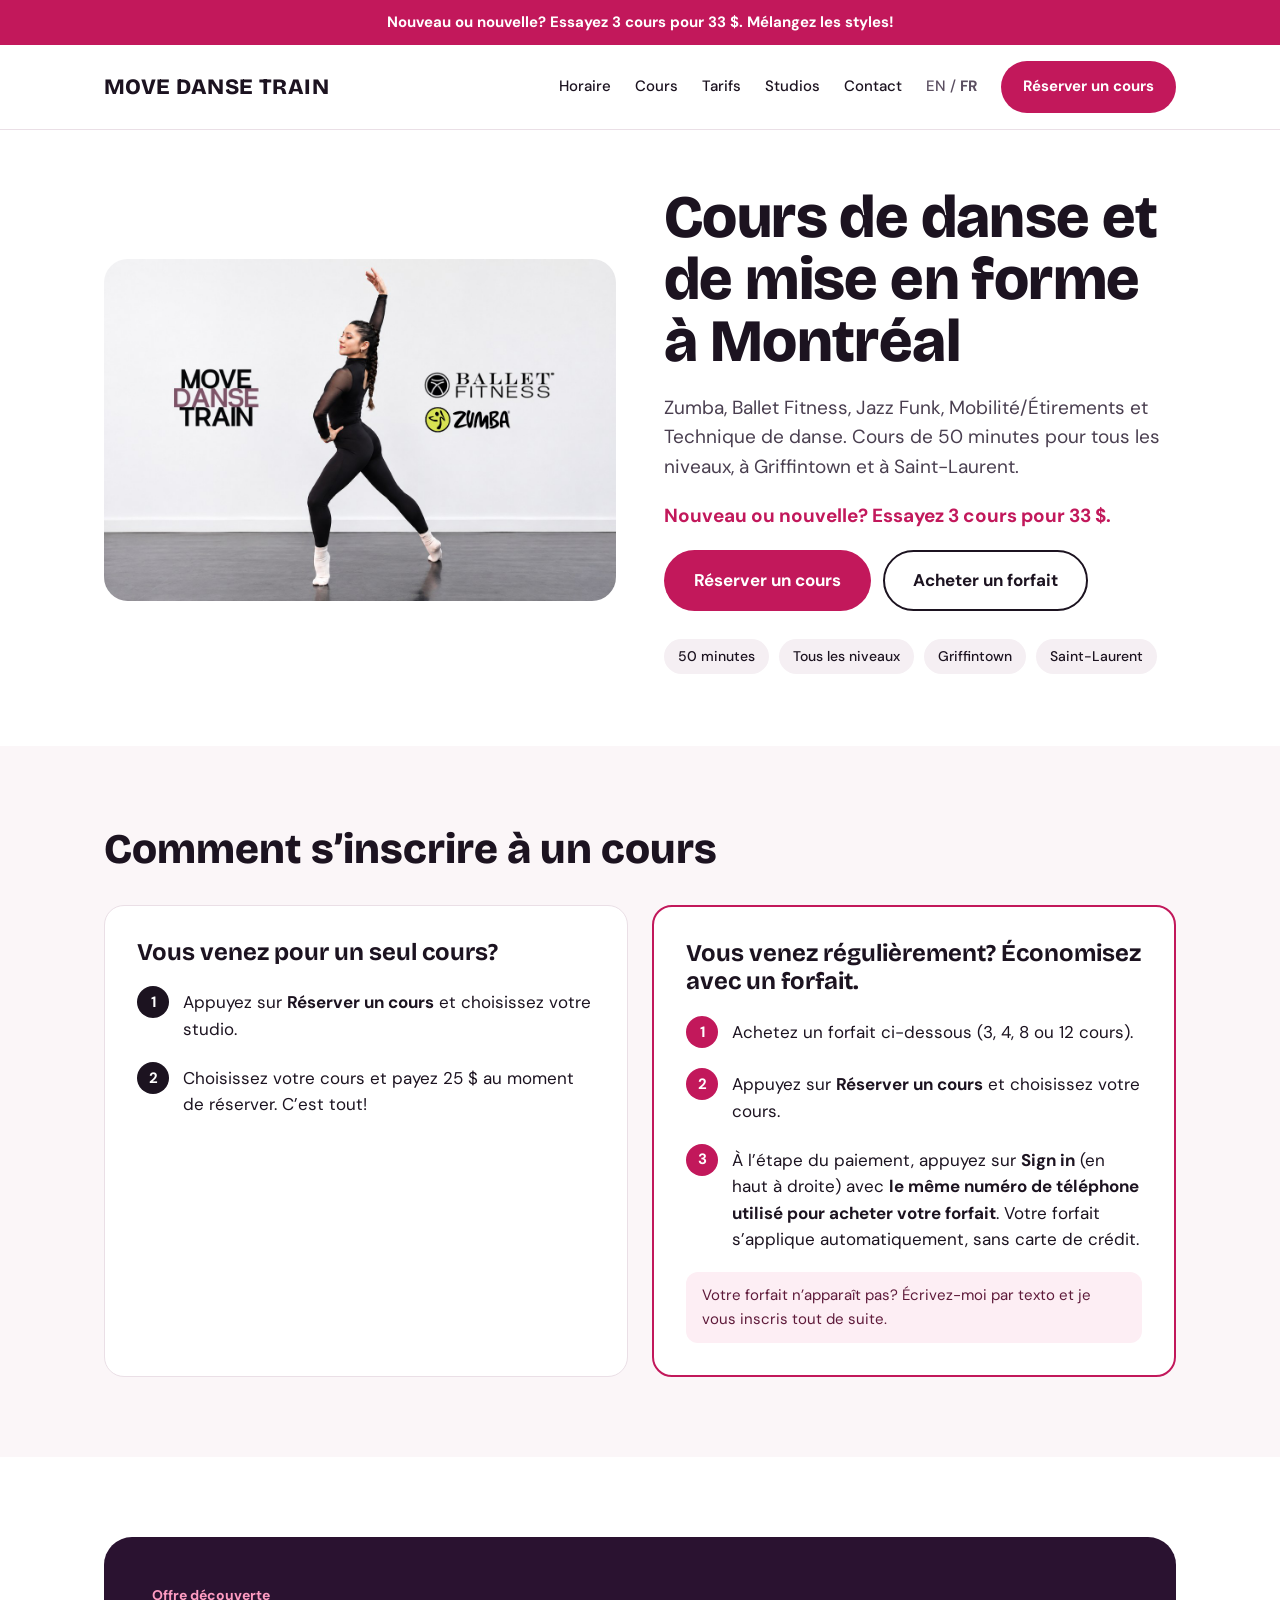
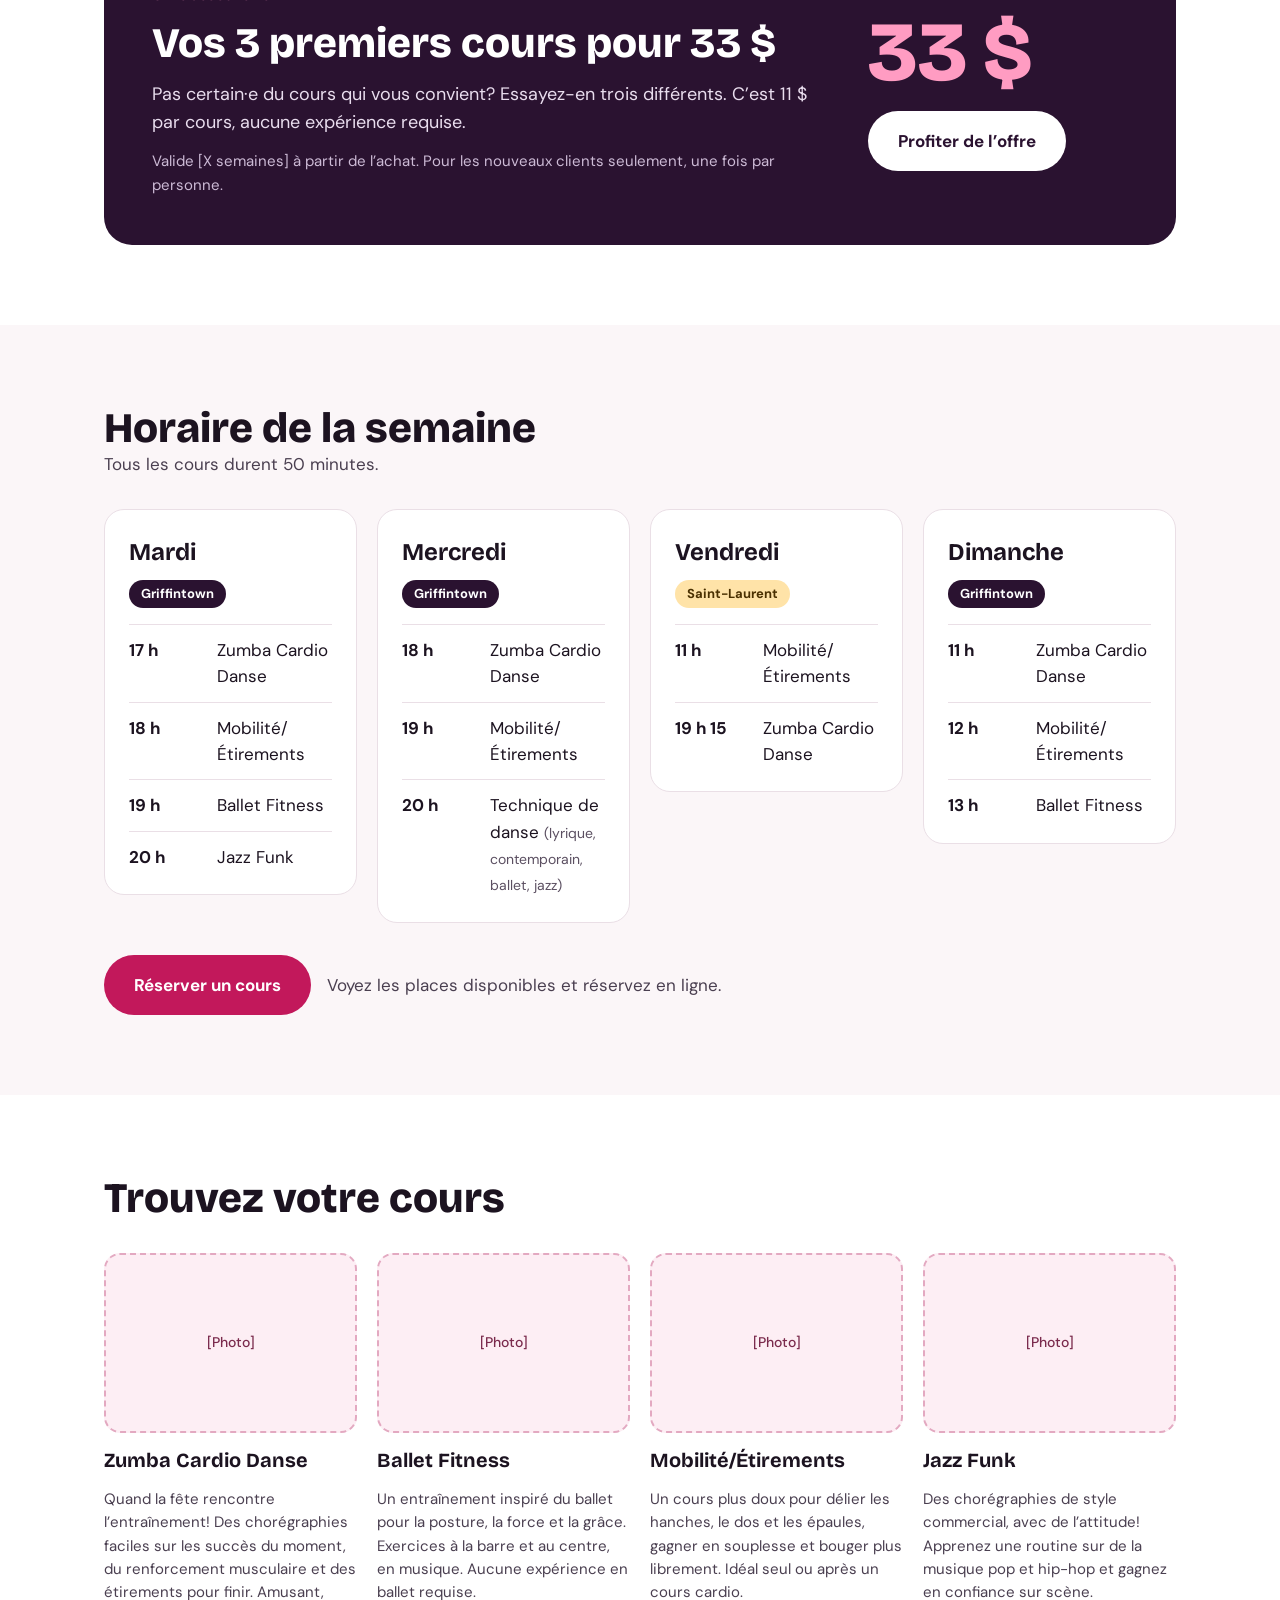
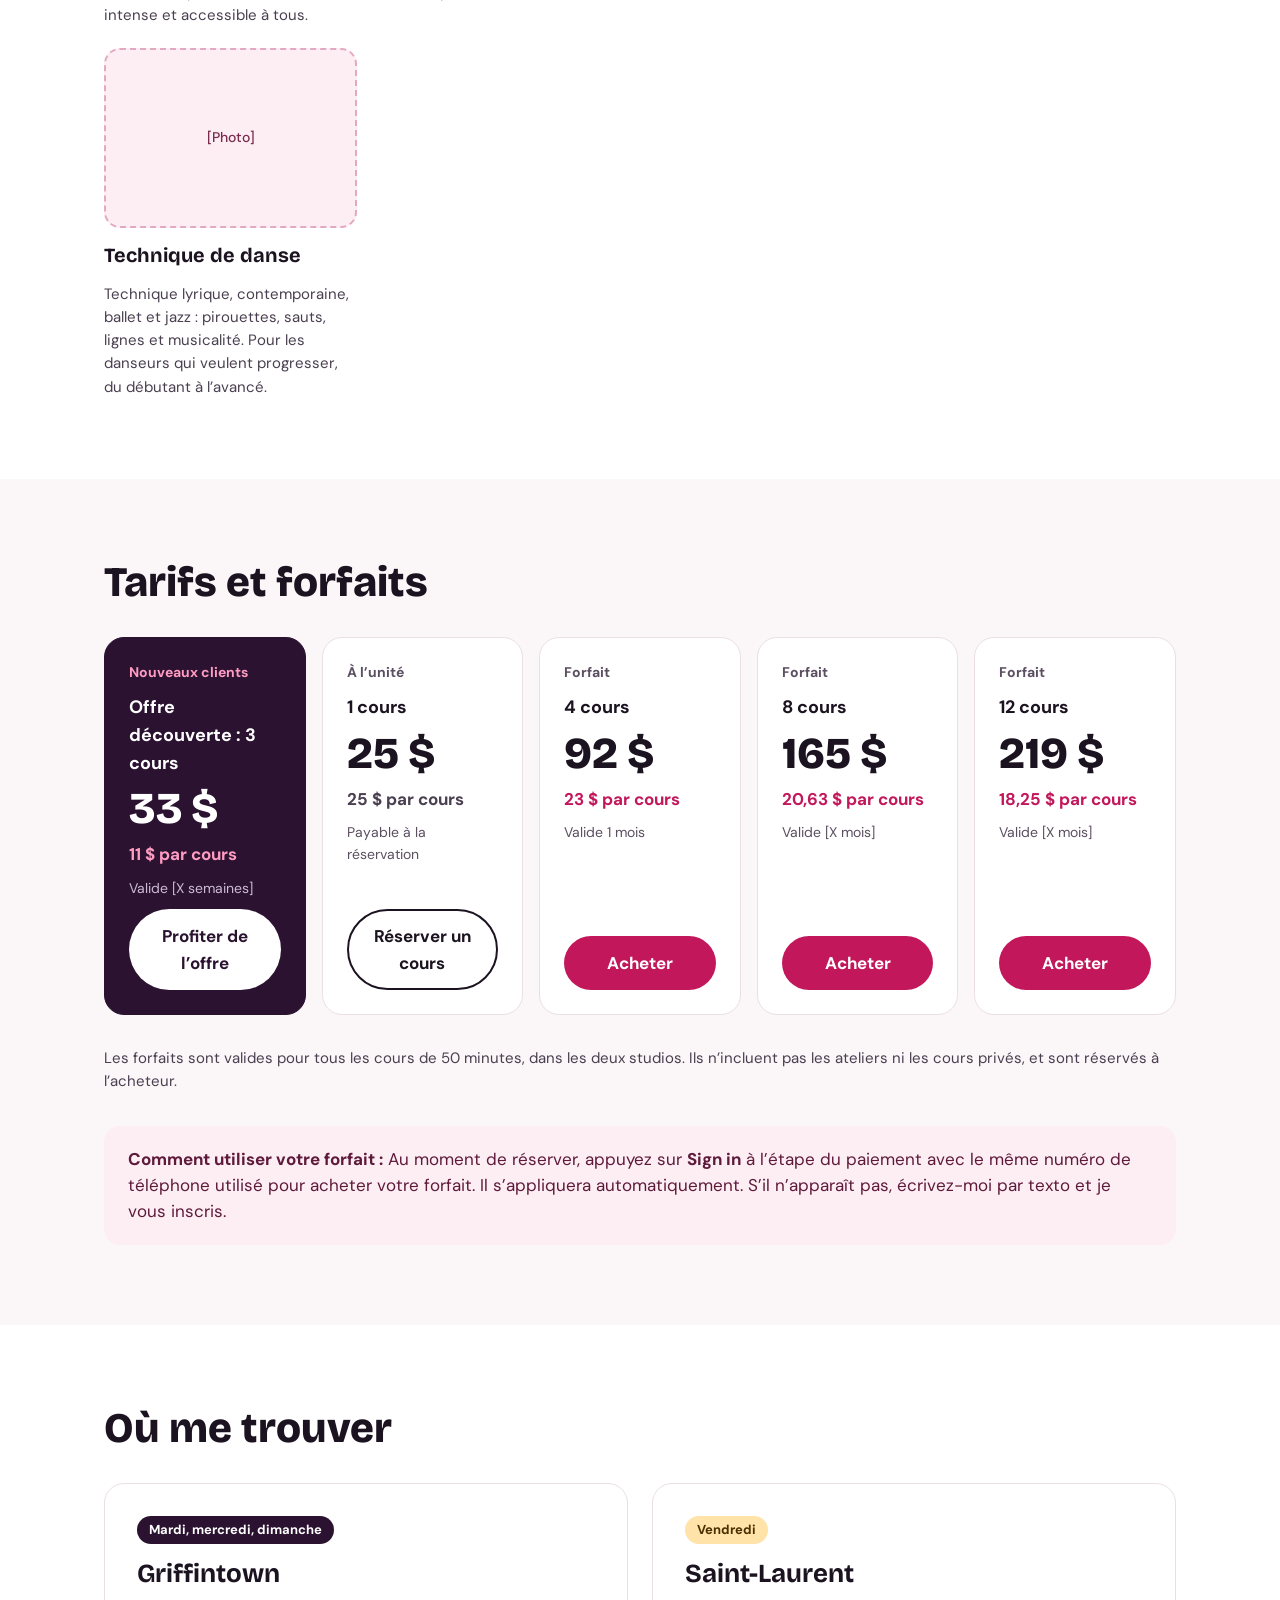
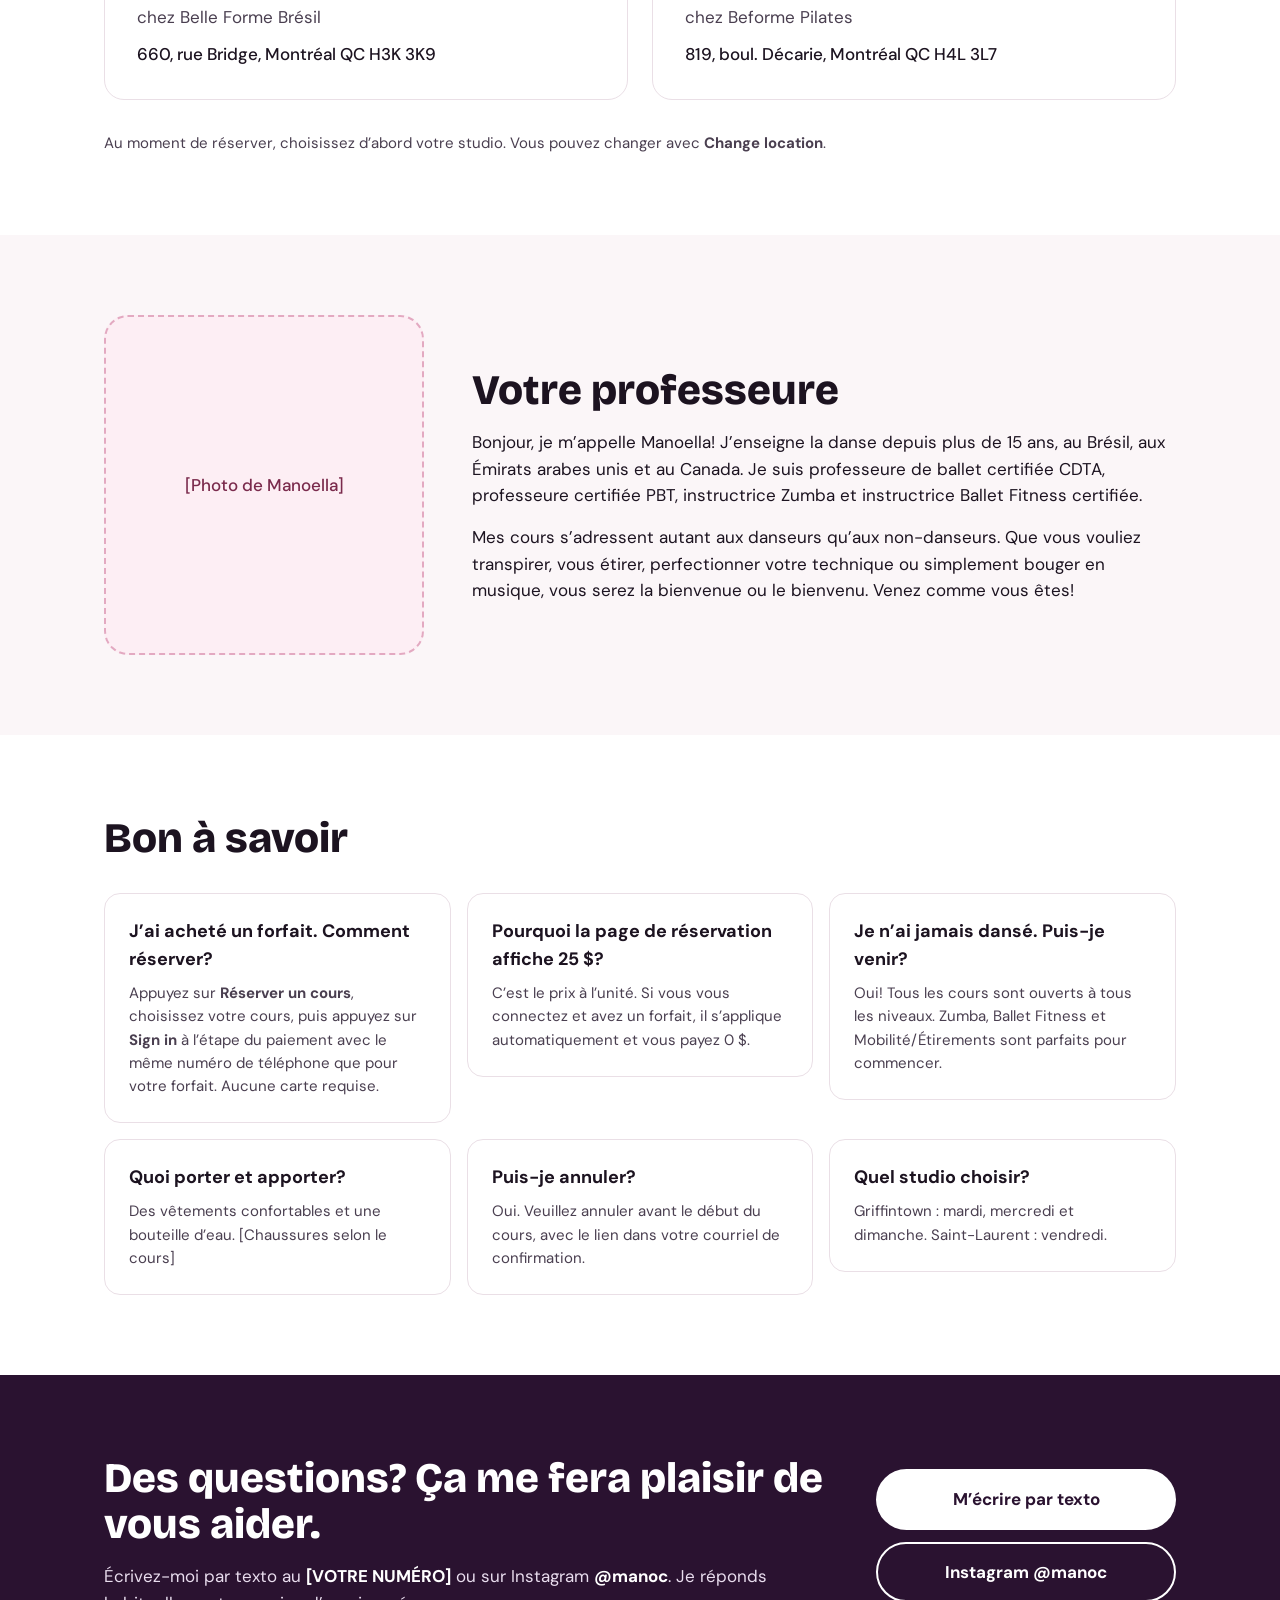
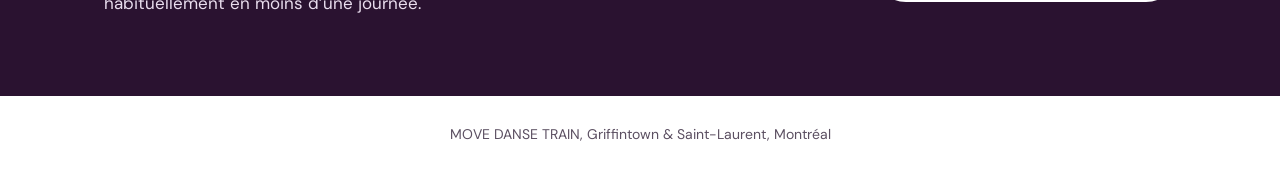
==== fr.html @ c220b68d "Move site files to the repository root" ====
<!doctype html>
<html lang="fr">
<head>
<meta charset="utf-8">
<meta name="viewport" content="width=device-width, initial-scale=1">
<title>MOVE DANSE TRAIN | Cours de danse et de mise en forme à Montréal</title>
<meta name="description" content="Zumba, Ballet Fitness, Jazz Funk, Mobilité/Étirements et Technique de danse à Griffintown et à Saint-Laurent. Cours de 50 minutes pour tous les niveaux. Nouveaux clients : 3 cours pour 33 $.">
<link rel="alternate" hreflang="en" href="index.html">
<link rel="preconnect" href="https://fonts.googleapis.com">
<link rel="preconnect" href="https://fonts.gstatic.com" crossorigin>
<link href="https://fonts.googleapis.com/css2?family=Bricolage+Grotesque:wght@700;800&amp;family=DM+Sans:wght@400;500;700&amp;display=swap" rel="stylesheet">
<link rel="stylesheet" href="styles.css">
<!--
  BEFORE PUBLISHING
  1. Search and replace BOOKING_LINK with the Square booking page address.
  2. Search and replace PASS_LINK with the Square page where passes are sold.
  3. Replace the text in [brackets] (pass validity, footwear, phone number).
  4. Swap each <div class="photo ..."> for a real image, for example:
     <img class="photo photo-hero" src="images/hero.jpg" alt="Manoella teaching a class">
-->
</head>
<body>

<div class="banner">Nouveau ou nouvelle? Essayez 3 cours pour 33 $. Mélangez les styles!</div>

<header class="site-header">
  <div class="wrap header-row">
    <a class="brand" href="#top">MOVE DANSE TRAIN</a>
    <nav class="nav" aria-label="Principal">
      <a href="#schedule">Horaire</a>
      <a href="#classes">Cours</a>
      <a href="#prices">Tarifs</a>
      <a href="#studios">Studios</a>
      <a href="#contact">Contact</a>
      <span class="lang"><a href="index.html" lang="en">EN</a> / <strong>FR</strong></span>
      <a class="btn btn-primary btn-small" href="https://manoella-cavalcanti.square.site/s/appointments">Réserver un cours</a>
    </nav>
  </div>
</header>

<main id="top">

  <section class="wrap hero">
    <img class="photo photo-hero hero-photo" src="images/hero.jpg" alt="Manoella prenant la pose dans un studio de danse, avec les logos MOVE DANSE TRAIN, Ballet Fitness et Zumba" width="1200" height="800">
    <div class="hero-text">
      <h1>Cours de danse et de mise en forme à Montréal</h1>
      <p class="lead">Zumba, Ballet Fitness, Jazz Funk, Mobilité/Étirements et Technique de danse. Cours de 50 minutes pour tous les niveaux, à Griffintown et à Saint-Laurent.</p>
      <p class="hero-offer">Nouveau ou nouvelle? Essayez 3 cours pour 33 $.</p>
      <div class="btn-row">
        <a class="btn btn-primary" href="https://manoella-cavalcanti.square.site/s/appointments">Réserver un cours</a>
        <a class="btn btn-outline" href="#prices">Acheter un forfait</a>
      </div>
      <ul class="chips">
        <li>50 minutes</li>
        <li>Tous les niveaux</li>
        <li>Griffintown</li>
        <li>Saint-Laurent</li>
      </ul>
    </div>
  </section>

  <section class="section section-wash">
    <div class="wrap stack">
      <h2>Comment s’inscrire à un cours</h2>
      <div class="paths">
        <div class="path">
          <h3 class="card-title">Vous venez pour un seul cours?</h3>
          <ol class="steps">
            <li>Appuyez sur <strong>Réserver un cours</strong> et choisissez votre studio.</li>
            <li>Choisissez votre cours et payez 25 $ au moment de réserver. C’est tout!</li>
          </ol>
        </div>
        <div class="path path-pass">
          <h3 class="card-title">Vous venez régulièrement? Économisez avec un forfait.</h3>
          <ol class="steps">
            <li>Achetez un forfait ci-dessous (3, 4, 8 ou 12 cours).</li>
            <li>Appuyez sur <strong>Réserver un cours</strong> et choisissez votre cours.</li>
            <li>À l’étape du paiement, appuyez sur <strong>Sign in</strong> (en haut à droite) avec <strong>le même numéro de téléphone utilisé pour acheter votre forfait</strong>. Votre forfait s’applique automatiquement, sans carte de crédit.</li>
          </ol>
          <p class="note">Votre forfait n’apparaît pas? Écrivez-moi par texto et je vous inscris tout de suite.</p>
        </div>
      </div>
    </div>
  </section>

  <section class="section">
    <div class="wrap">
      <div class="offer on-dark">
        <div class="offer-text">
          <span class="tag-label">Offre découverte</span>
          <h2>Vos 3 premiers cours pour 33 $</h2>
          <p class="lead">Pas certain·e du cours qui vous convient? Essayez-en trois différents. C’est 11 $ par cours, aucune expérience requise.</p>
          <p class="offer-terms">Valide [X semaines] à partir de l’achat. Pour les nouveaux clients seulement, une fois par personne.</p>
        </div>
        <div class="offer-side">
          <div class="offer-price">33 $</div>
          <a class="btn btn-light" href="PASS_LINK">Profiter de l’offre</a>
        </div>
      </div>
    </div>
  </section>

  <section id="schedule" class="section section-wash">
    <div class="wrap stack">
      <div>
        <h2>Horaire de la semaine</h2>
        <p class="lead">Tous les cours durent 50 minutes.</p>
      </div>
      <div class="days">
        <div class="day">
          <div class="day-head"><h3 class="day-name">Mardi</h3><span class="pill pill-griff">Griffintown</span></div>
          <ul class="slots">
            <li><span class="time">17 h</span><span>Zumba Cardio Danse</span></li>
            <li><span class="time">18 h</span><span>Mobilité/Étirements</span></li>
            <li><span class="time">19 h</span><span>Ballet Fitness</span></li>
            <li><span class="time">20 h</span><span>Jazz Funk</span></li>
          </ul>
        </div>
        <div class="day">
          <div class="day-head"><h3 class="day-name">Mercredi</h3><span class="pill pill-griff">Griffintown</span></div>
          <ul class="slots">
            <li><span class="time">18 h</span><span>Zumba Cardio Danse</span></li>
            <li><span class="time">19 h</span><span>Mobilité/Étirements</span></li>
            <li><span class="time">20 h</span><span>Technique de danse <small>(lyrique, contemporain, ballet, jazz)</small></span></li>
          </ul>
        </div>
        <div class="day">
          <div class="day-head"><h3 class="day-name">Vendredi</h3><span class="pill pill-stl">Saint-Laurent</span></div>
          <ul class="slots">
            <li><span class="time">11 h</span><span>Mobilité/Étirements</span></li>
            <li><span class="time">19 h 15</span><span>Zumba Cardio Danse</span></li>
          </ul>
        </div>
        <div class="day">
          <div class="day-head"><h3 class="day-name">Dimanche</h3><span class="pill pill-griff">Griffintown</span></div>
          <ul class="slots">
            <li><span class="time">11 h</span><span>Zumba Cardio Danse</span></li>
            <li><span class="time">12 h</span><span>Mobilité/Étirements</span></li>
            <li><span class="time">13 h</span><span>Ballet Fitness</span></li>
          </ul>
        </div>
      </div>
      <div class="cta-row">
        <a class="btn btn-primary" href="https://manoella-cavalcanti.square.site/s/appointments">Réserver un cours</a>
        <span class="lead">Voyez les places disponibles et réservez en ligne.</span>
      </div>
    </div>
  </section>

  <section id="classes" class="section">
    <div class="wrap stack">
      <h2>Trouvez votre cours</h2>
      <div class="classes">
        <div class="class"><div class="photo photo-card">[Photo]</div><h3>Zumba Cardio Danse</h3><p>Quand la fête rencontre l’entraînement! Des chorégraphies faciles sur les succès du moment, du renforcement musculaire et des étirements pour finir. Amusant, intense et accessible à tous.</p></div>
        <div class="class"><div class="photo photo-card">[Photo]</div><h3>Ballet Fitness</h3><p>Un entraînement inspiré du ballet pour la posture, la force et la grâce. Exercices à la barre et au centre, en musique. Aucune expérience en ballet requise.</p></div>
        <div class="class"><div class="photo photo-card">[Photo]</div><h3>Mobilité/Étirements</h3><p>Un cours plus doux pour délier les hanches, le dos et les épaules, gagner en souplesse et bouger plus librement. Idéal seul ou après un cours cardio.</p></div>
        <div class="class"><div class="photo photo-card">[Photo]</div><h3>Jazz Funk</h3><p>Des chorégraphies de style commercial, avec de l’attitude! Apprenez une routine sur de la musique pop et hip-hop et gagnez en confiance sur scène.</p></div>
        <div class="class"><div class="photo photo-card">[Photo]</div><h3>Technique de danse</h3><p>Technique lyrique, contemporaine, ballet et jazz : pirouettes, sauts, lignes et musicalité. Pour les danseurs qui veulent progresser, du débutant à l’avancé.</p></div>
      </div>
    </div>
  </section>

  <section id="prices" class="section section-wash">
    <div class="wrap stack">
      <h2>Tarifs et forfaits</h2>
      <div class="prices">
        <div class="price price-intro on-dark">
          <span class="price-kind">Nouveaux clients</span>
          <h3>Offre découverte : 3 cours</h3>
          <div class="price-amount">33 $</div>
          <div class="price-per">11 $ par cours</div>
          <div class="price-valid">Valide [X semaines]</div>
          <a class="btn btn-light btn-small btn-block" href="PASS_LINK">Profiter de l’offre</a>
        </div>
        <div class="price price-dropin">
          <span class="price-kind">À l’unité</span>
          <h3>1 cours</h3>
          <div class="price-amount">25 $</div>
          <div class="price-per">25 $ par cours</div>
          <div class="price-valid">Payable à la réservation</div>
          <a class="btn btn-outline btn-small btn-block" href="https://manoella-cavalcanti.square.site/s/appointments">Réserver un cours</a>
        </div>
        <div class="price">
          <span class="price-kind">Forfait</span>
          <h3>4 cours</h3>
          <div class="price-amount">92 $</div>
          <div class="price-per">23 $ par cours</div>
          <div class="price-valid">Valide 1 mois</div>
          <a class="btn btn-primary btn-small btn-block" href="PASS_LINK">Acheter</a>
        </div>
        <div class="price">
          <span class="price-kind">Forfait</span>
          <h3>8 cours</h3>
          <div class="price-amount">165 $</div>
          <div class="price-per">20,63 $ par cours</div>
          <div class="price-valid">Valide [X mois]</div>
          <a class="btn btn-primary btn-small btn-block" href="PASS_LINK">Acheter</a>
        </div>
        <div class="price">
          <span class="price-kind">Forfait</span>
          <h3>12 cours</h3>
          <div class="price-amount">219 $</div>
          <div class="price-per">18,25 $ par cours</div>
          <div class="price-valid">Valide [X mois]</div>
          <a class="btn btn-primary btn-small btn-block" href="PASS_LINK">Acheter</a>
        </div>
      </div>
      <p class="small">Les forfaits sont valides pour tous les cours de 50 minutes, dans les deux studios. Ils n’incluent pas les ateliers ni les cours privés, et sont réservés à l’acheteur.</p>
      <p class="note note-large"><strong>Comment utiliser votre forfait :</strong> Au moment de réserver, appuyez sur <strong>Sign in</strong> à l’étape du paiement avec le même numéro de téléphone utilisé pour acheter votre forfait. Il s’appliquera automatiquement. S’il n’apparaît pas, écrivez-moi par texto et je vous inscris.</p>
    </div>
  </section>

  <section id="studios" class="section">
    <div class="wrap stack">
      <h2>Où me trouver</h2>
      <div class="studios">
        <div class="studio">
          <span class="pill pill-griff">Mardi, mercredi, dimanche</span>
          <h3 class="studio-name">Griffintown</h3>
          <p class="lead">chez Belle Forme Brésil</p>
          <address>660, rue Bridge, Montréal QC H3K 3K9</address>
        </div>
        <div class="studio">
          <span class="pill pill-stl">Vendredi</span>
          <h3 class="studio-name">Saint-Laurent</h3>
          <p class="lead">chez Beforme Pilates</p>
          <address>819, boul. Décarie, Montréal QC H4L 3L7</address>
        </div>
      </div>
      <p class="small">Au moment de réserver, choisissez d’abord votre studio. Vous pouvez changer avec <strong>Change location</strong>.</p>
    </div>
  </section>

  <section class="section section-wash">
    <div class="wrap about">
      <div class="photo photo-about">[Photo de Manoella]</div>
      <div class="about-text">
        <h2>Votre professeure</h2>
        <p>Bonjour, je m’appelle Manoella! J’enseigne la danse depuis plus de 15 ans, au Brésil, aux Émirats arabes unis et au Canada. Je suis professeure de ballet certifiée CDTA, professeure certifiée PBT, instructrice Zumba et instructrice Ballet Fitness certifiée.</p>
        <p>Mes cours s’adressent autant aux danseurs qu’aux non-danseurs. Que vous vouliez transpirer, vous étirer, perfectionner votre technique ou simplement bouger en musique, vous serez la bienvenue ou le bienvenu. Venez comme vous êtes!</p>
      </div>
    </div>
  </section>

  <section class="section">
    <div class="wrap stack">
      <h2>Bon à savoir</h2>
      <div class="faq">
        <div class="faq-item"><h3>J’ai acheté un forfait. Comment réserver?</h3><p>Appuyez sur <strong>Réserver un cours</strong>, choisissez votre cours, puis appuyez sur <strong>Sign in</strong> à l’étape du paiement avec le même numéro de téléphone que pour votre forfait. Aucune carte requise.</p></div>
        <div class="faq-item"><h3>Pourquoi la page de réservation affiche 25 $?</h3><p>C’est le prix à l’unité. Si vous vous connectez et avez un forfait, il s’applique automatiquement et vous payez 0 $.</p></div>
        <div class="faq-item"><h3>Je n’ai jamais dansé. Puis-je venir?</h3><p>Oui! Tous les cours sont ouverts à tous les niveaux. Zumba, Ballet Fitness et Mobilité/Étirements sont parfaits pour commencer.</p></div>
        <div class="faq-item"><h3>Quoi porter et apporter?</h3><p>Des vêtements confortables et une bouteille d’eau. [Chaussures selon le cours]</p></div>
        <div class="faq-item"><h3>Puis-je annuler?</h3><p>Oui. Veuillez annuler avant le début du cours, avec le lien dans votre courriel de confirmation.</p></div>
        <div class="faq-item"><h3>Quel studio choisir?</h3><p>Griffintown : mardi, mercredi et dimanche. Saint-Laurent : vendredi.</p></div>
      </div>
    </div>
  </section>

  <section id="contact" class="section contact on-dark">
    <div class="wrap contact-row">
      <div class="contact-text">
        <h2>Des questions? Ça me fera plaisir de vous aider.</h2>
        <p>Écrivez-moi par texto au <strong>[VOTRE NUMÉRO]</strong> ou sur Instagram <strong>@manoc</strong>. Je réponds habituellement en moins d’une journée.</p>
      </div>
      <div class="contact-actions">
        <!-- Replace 15145550000 with the real number, digits only -->
        <a class="btn btn-light" href="sms:+15145550000">M’écrire par texto</a>
        <a class="btn btn-ghost" href="https://www.instagram.com/manoc/">Instagram @manoc</a>
      </div>
    </div>
  </section>

</main>

<footer class="site-footer">MOVE DANSE TRAIN, Griffintown &amp; Saint-Laurent, Montréal</footer>

</body>
</html>
---- styles.css ----
/* MOVE DANSE TRAIN - homepage styles
   Colours and fonts are set once here; change them in :root to restyle the whole site. */
:root {
  --ink: #1C1320;
  --body: #4A3F50;
  --muted: #5B4F61;
  --pink: #C2185B;
  --pink-dark: #9E1349;
  --pink-tint: #FDEEF4;
  --pink-tint-text: #5E1A3A;
  --plum: #2A1230;
  --plum-soft: #E9DDEE;
  --plum-accent: #FF9CC2;
  --amber: #FFE3A8;
  --amber-text: #4A3000;
  --line: #EADFE6;
  --wash: #FBF6F8;
  --white: #FFFFFF;
  --display: "Bricolage Grotesque", system-ui, sans-serif;
  --text: "DM Sans", system-ui, -apple-system, "Segoe UI", sans-serif;
}

* { box-sizing: border-box; }
html { scroll-behavior: smooth; scroll-padding-top: 16px; }
body { margin: 0; font-family: var(--text); font-size: 17px; line-height: 1.55; color: var(--ink); background: var(--white); }
img { max-width: 100%; display: block; }
h1, h2, h3, p { margin: 0; }
h1, h2, .card-title, .day-name, .studio-name { font-family: var(--display); }
h1 { font-weight: 800; font-size: clamp(38px, 5vw, 60px); line-height: 1.04; letter-spacing: -0.01em; }
h2 { font-weight: 800; font-size: clamp(30px, 3.6vw, 42px); line-height: 1.1; }
a { color: var(--pink); }
a:hover { color: var(--pink-dark); }
a:focus-visible, button:focus-visible { outline: 3px solid var(--ink); outline-offset: 3px; }
.on-dark a:focus-visible { outline-color: var(--white); }

.wrap { max-width: 1120px; margin: 0 auto; padding-left: 24px; padding-right: 24px; }
.section { padding-top: 80px; padding-bottom: 80px; }
.section-wash { background: var(--wash); }
.stack { display: flex; flex-direction: column; gap: 32px; }
.lead { color: var(--body); }
.small { font-size: 15px; color: var(--body); }

/* Buttons */
.btn { display: inline-block; text-decoration: none; font-weight: 700; padding: 15px 28px; border-radius: 999px; text-align: center; border: 2px solid transparent; }
.btn-primary { background: var(--pink); color: var(--white); }
.btn-primary:hover { background: var(--pink-dark); color: var(--white); }
.btn-outline { background: var(--white); color: var(--ink); border-color: var(--ink); }
.btn-outline:hover { background: var(--ink); color: var(--white); }
.btn-light { background: var(--white); color: var(--plum); }
.btn-light:hover { background: var(--plum-soft); color: var(--plum); }
.btn-small { padding: 12px 20px; }
.btn-block { display: block; }

/* Banner and header */
.banner { background: var(--pink); color: var(--white); text-align: center; padding: 11px 24px; font-weight: 700; font-size: 15px; }
.site-header { border-bottom: 1px solid var(--line); }
.header-row { display: flex; flex-wrap: wrap; align-items: center; justify-content: space-between; gap: 16px; padding-top: 16px; padding-bottom: 16px; }
.brand { font-family: var(--display); font-weight: 800; font-size: 22px; letter-spacing: 0.02em; color: var(--ink); text-decoration: none; }
.nav { display: flex; flex-wrap: wrap; align-items: center; gap: 12px 24px; font-size: 15px; font-weight: 500; }
.nav a { color: var(--ink); text-decoration: none; }
.nav a:hover { color: var(--pink); }
.nav .btn { color: var(--white); }
.lang { color: var(--muted); }
.lang a { color: var(--muted); }

/* Hero */
.hero { display: flex; flex-wrap: wrap; align-items: center; gap: 48px; padding-top: 56px; padding-bottom: 72px; }
.hero-photo, .hero-text { flex: 1 1 320px; }
.hero-text { display: flex; flex-direction: column; gap: 20px; }
.hero-text .lead { font-size: 19px; }
.hero-offer { font-weight: 700; font-size: 19px; color: var(--pink); }
.btn-row { display: flex; flex-wrap: wrap; gap: 12px; }
.chips { display: flex; flex-wrap: wrap; gap: 10px; padding: 0; margin: 8px 0 0; list-style: none; font-size: 14px; font-weight: 500; }
.chips li { background: #F5EFF3; padding: 7px 14px; border-radius: 999px; }

/* Photo placeholders: replace each <div class="photo ..."> with an <img> */
.photo { background: var(--pink-tint); border: 2px dashed #E3A9C1; border-radius: 24px; display: flex; align-items: center; justify-content: center; color: #7A2A4C; font-weight: 500; text-align: center; padding: 24px; }
.photo-hero { min-height: 440px; }
.photo-card { height: 180px; border-radius: 16px; font-size: 14px; }
.photo-about { flex: 0 1 320px; height: 340px; }
img.photo { padding: 0; border: none; object-fit: cover; width: 100%; }
img.photo-hero { min-width: 0; min-height: 0; height: auto; align-self: center; } /* show the whole photo, logos included */

/* How it works */
.paths { display: flex; flex-wrap: wrap; gap: 24px; }
.path { flex: 1 1 300px; background: var(--white); border: 1px solid var(--line); border-radius: 20px; padding: 32px; display: flex; flex-direction: column; gap: 20px; }
.path-pass { border: 2px solid var(--pink); }
.card-title { font-weight: 700; font-size: 24px; line-height: 1.2; }
.steps { list-style: none; counter-reset: step; padding: 0; margin: 0; display: flex; flex-direction: column; gap: 20px; }
.steps li { counter-increment: step; position: relative; padding-left: 46px; min-height: 32px; padding-top: 3px; }
.steps li::before { content: counter(step); position: absolute; left: 0; top: 0; width: 32px; height: 32px; border-radius: 50%; background: var(--ink); color: var(--white); font-weight: 700; font-size: 15px; display: flex; align-items: center; justify-content: center; }
.path-pass .steps li::before { background: var(--pink); }
.note { background: var(--pink-tint); color: var(--pink-tint-text); border-radius: 12px; padding: 12px 16px; font-size: 15px; }
.note-large { border-radius: 16px; padding: 20px 24px; font-size: 17px; }

/* Intro offer */
.offer { background: var(--plum); color: var(--white); border-radius: 28px; padding: 48px; display: flex; flex-wrap: wrap; align-items: center; gap: 40px; }
.offer-text { flex: 1 1 320px; display: flex; flex-direction: column; gap: 14px; }
.offer-text .lead { color: var(--plum-soft); font-size: 18px; }
.offer-terms { color: #CDBBD6; font-size: 15px; }
.offer-side { flex: 0 1 260px; display: flex; flex-direction: column; align-items: flex-start; gap: 16px; }
.offer-price { font-family: var(--display); font-weight: 800; font-size: 84px; line-height: 1; color: var(--plum-accent); }
.tag-label { font-size: 14px; font-weight: 700; color: var(--plum-accent); }

/* Schedule */
.days { display: grid; grid-template-columns: repeat(auto-fit, minmax(240px, 1fr)); gap: 20px; align-items: start; }
.day { background: var(--white); border: 1px solid var(--line); border-radius: 20px; padding: 24px; display: flex; flex-direction: column; gap: 16px; }
.day-head { display: flex; flex-direction: column; align-items: flex-start; gap: 8px; }
.day-name { font-weight: 700; font-size: 24px; }
.pill { font-size: 13px; font-weight: 700; padding: 4px 12px; border-radius: 999px; }
.pill-griff { background: var(--plum); color: var(--white); }
.pill-stl { background: var(--amber); color: var(--amber-text); }
.slots { list-style: none; padding: 0; margin: 0; }
.slots li { display: flex; gap: 12px; border-top: 1px solid var(--line); padding: 12px 0; }
.slots li:last-child { padding-bottom: 0; }
.slots time, .slots .time { flex: none; width: 76px; font-weight: 700; }
.slots small { color: var(--muted); font-size: 14px; }
.cta-row { display: flex; flex-wrap: wrap; align-items: center; gap: 16px; }

/* Classes */
.classes { display: grid; grid-template-columns: repeat(auto-fit, minmax(200px, 1fr)); gap: 20px; align-items: start; }
.class { display: flex; flex-direction: column; gap: 12px; }
.class h3 { font-family: var(--display); font-weight: 700; font-size: 20px; }
.class p { font-size: 15px; color: var(--body); }

/* Prices */
.prices { display: grid; grid-template-columns: repeat(auto-fit, minmax(190px, 1fr)); gap: 16px; }
.price { background: var(--white); border: 1px solid var(--line); border-radius: 20px; padding: 24px; display: flex; flex-direction: column; gap: 10px; }
.price h3 { font-size: 18px; font-weight: 700; }
.price-kind { font-size: 14px; font-weight: 700; color: var(--muted); }
.price-amount { font-family: var(--display); font-weight: 800; font-size: 44px; line-height: 1; }
.price-per { font-weight: 700; color: var(--pink); }
.price-valid { font-size: 14px; color: var(--muted); flex-grow: 1; }
.price-intro { background: var(--plum); color: var(--white); border-color: var(--plum); }
.price-intro .price-kind, .price-intro .price-per { color: var(--plum-accent); }
.price-intro .price-valid { color: #CDBBD6; }
.price-dropin .price-per { color: var(--body); }

/* Studios */
.studios { display: flex; flex-wrap: wrap; gap: 24px; }
.studio { flex: 1 1 300px; border: 1px solid var(--line); border-radius: 20px; padding: 32px; display: flex; flex-direction: column; align-items: flex-start; gap: 10px; }
.studio-name { font-weight: 700; font-size: 26px; }
.studio address { font-style: normal; font-weight: 500; }

/* About */
.about { display: flex; flex-wrap: wrap; align-items: center; gap: 48px; }
.about-text { flex: 1 1 320px; display: flex; flex-direction: column; gap: 16px; }

/* FAQ */
.faq { display: grid; grid-template-columns: repeat(auto-fit, minmax(300px, 1fr)); gap: 16px; align-items: start; }
.faq-item { border: 1px solid var(--line); border-radius: 16px; padding: 24px; display: flex; flex-direction: column; gap: 8px; }
.faq-item h3 { font-size: 18px; font-weight: 700; }
.faq-item p { font-size: 15px; color: var(--body); }

/* Contact and footer */
.contact { background: var(--plum); color: var(--white); }
.contact-row { display: flex; flex-wrap: wrap; align-items: center; gap: 32px 48px; }
.contact-text { flex: 1 1 320px; display: flex; flex-direction: column; gap: 16px; }
.contact-text p { color: var(--plum-soft); }
.contact-text strong { color: var(--white); }
.contact-actions { flex: 0 1 300px; display: flex; flex-direction: column; gap: 12px; }
.btn-ghost { background: transparent; color: var(--white); border-color: var(--white); }
.btn-ghost:hover { background: var(--white); color: var(--plum); }
.site-footer { padding: 28px 24px; text-align: center; font-size: 14px; color: var(--muted); }

@media (max-width: 600px) {
  .section { padding-top: 56px; padding-bottom: 56px; }
  .offer { padding: 32px 24px; }
  .path, .studio { padding: 24px; }
  .photo-hero { min-height: 300px; }
  .offer-price { font-size: 64px; }
}
@media (prefers-reduced-motion: reduce) { html { scroll-behavior: auto; } }
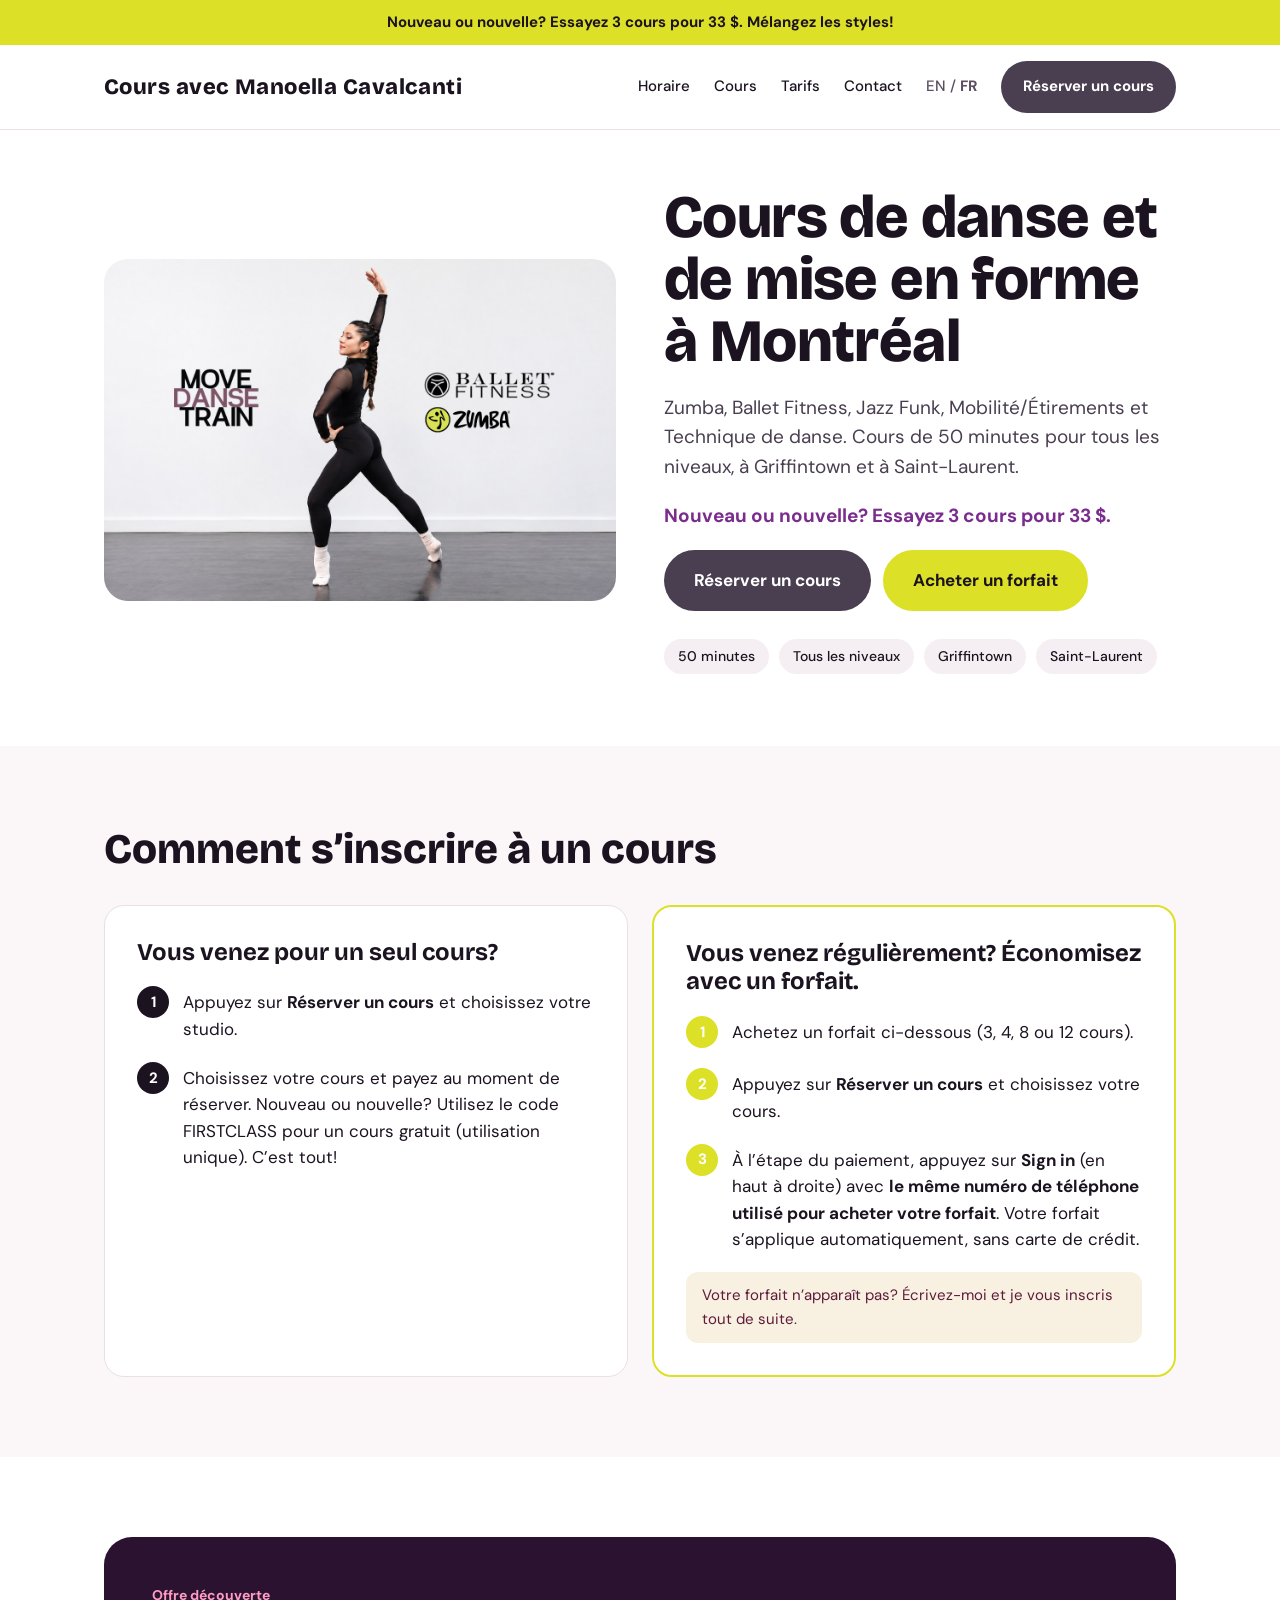
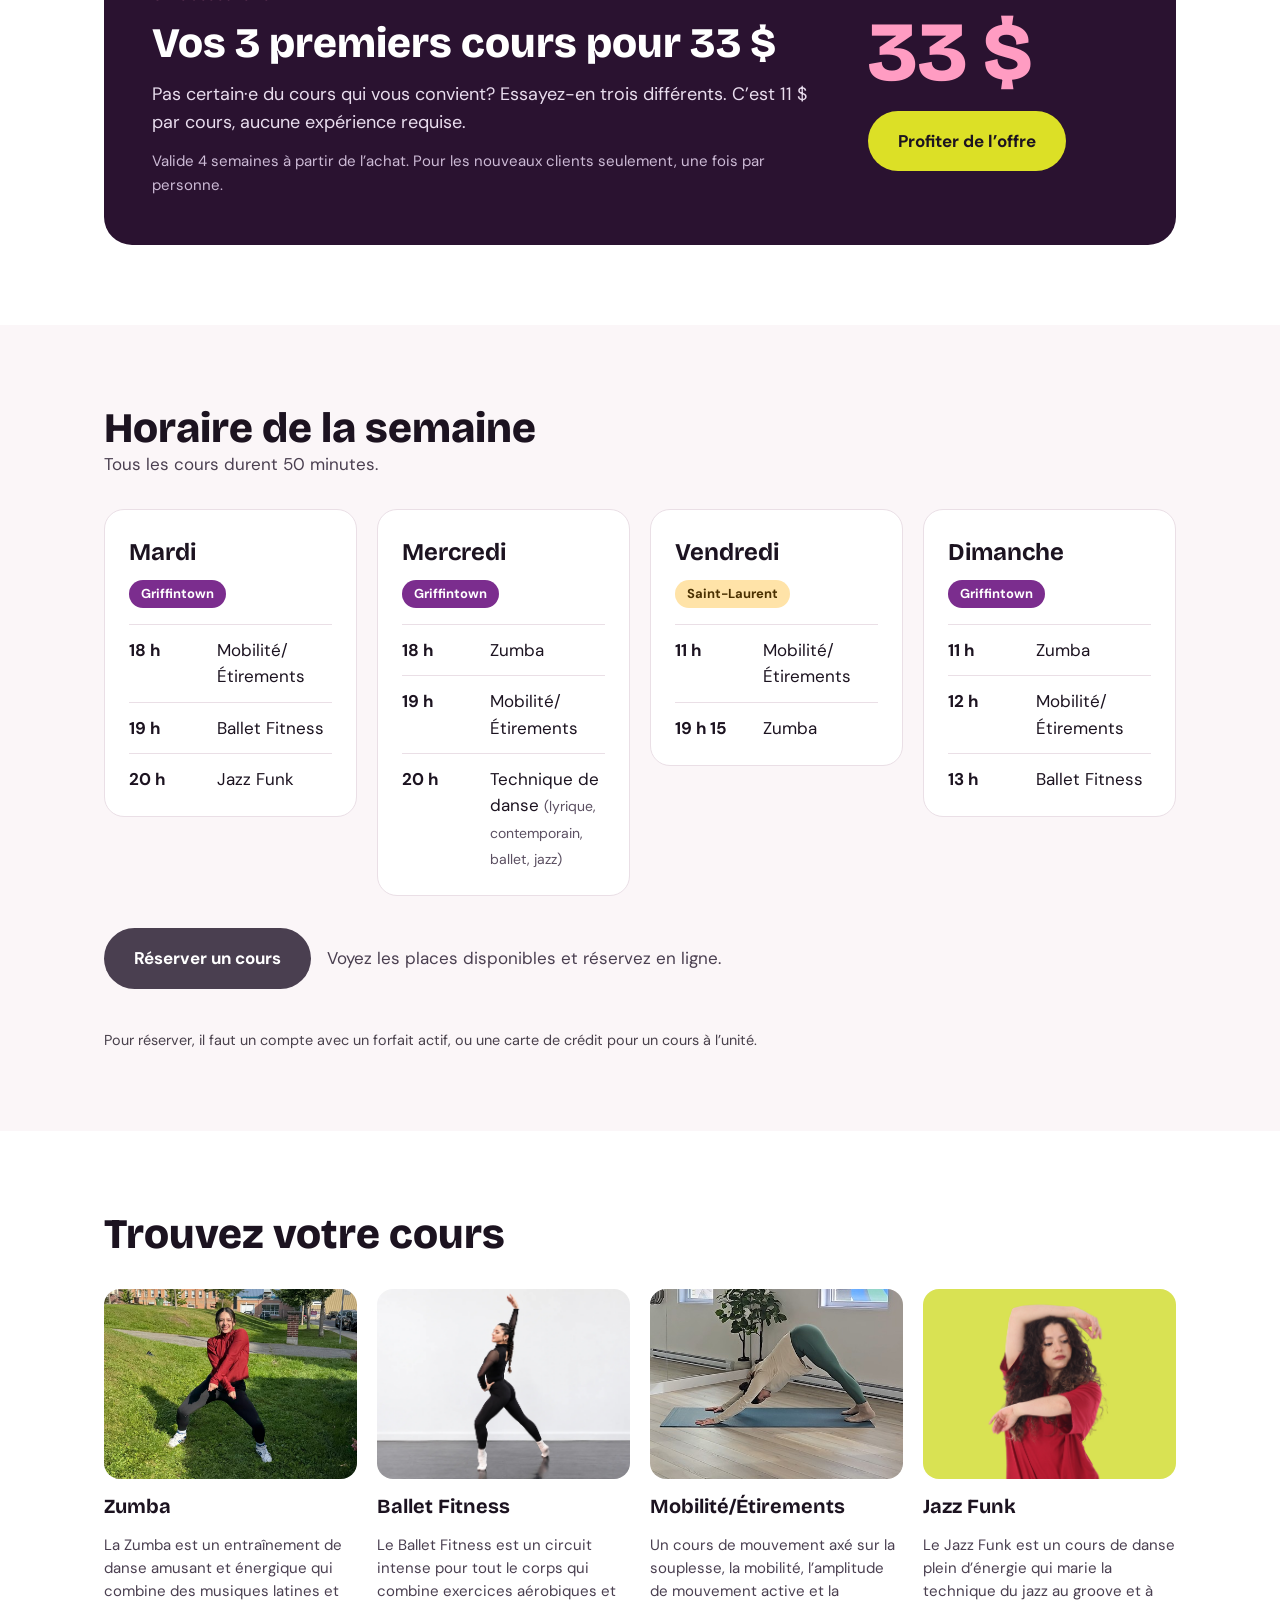
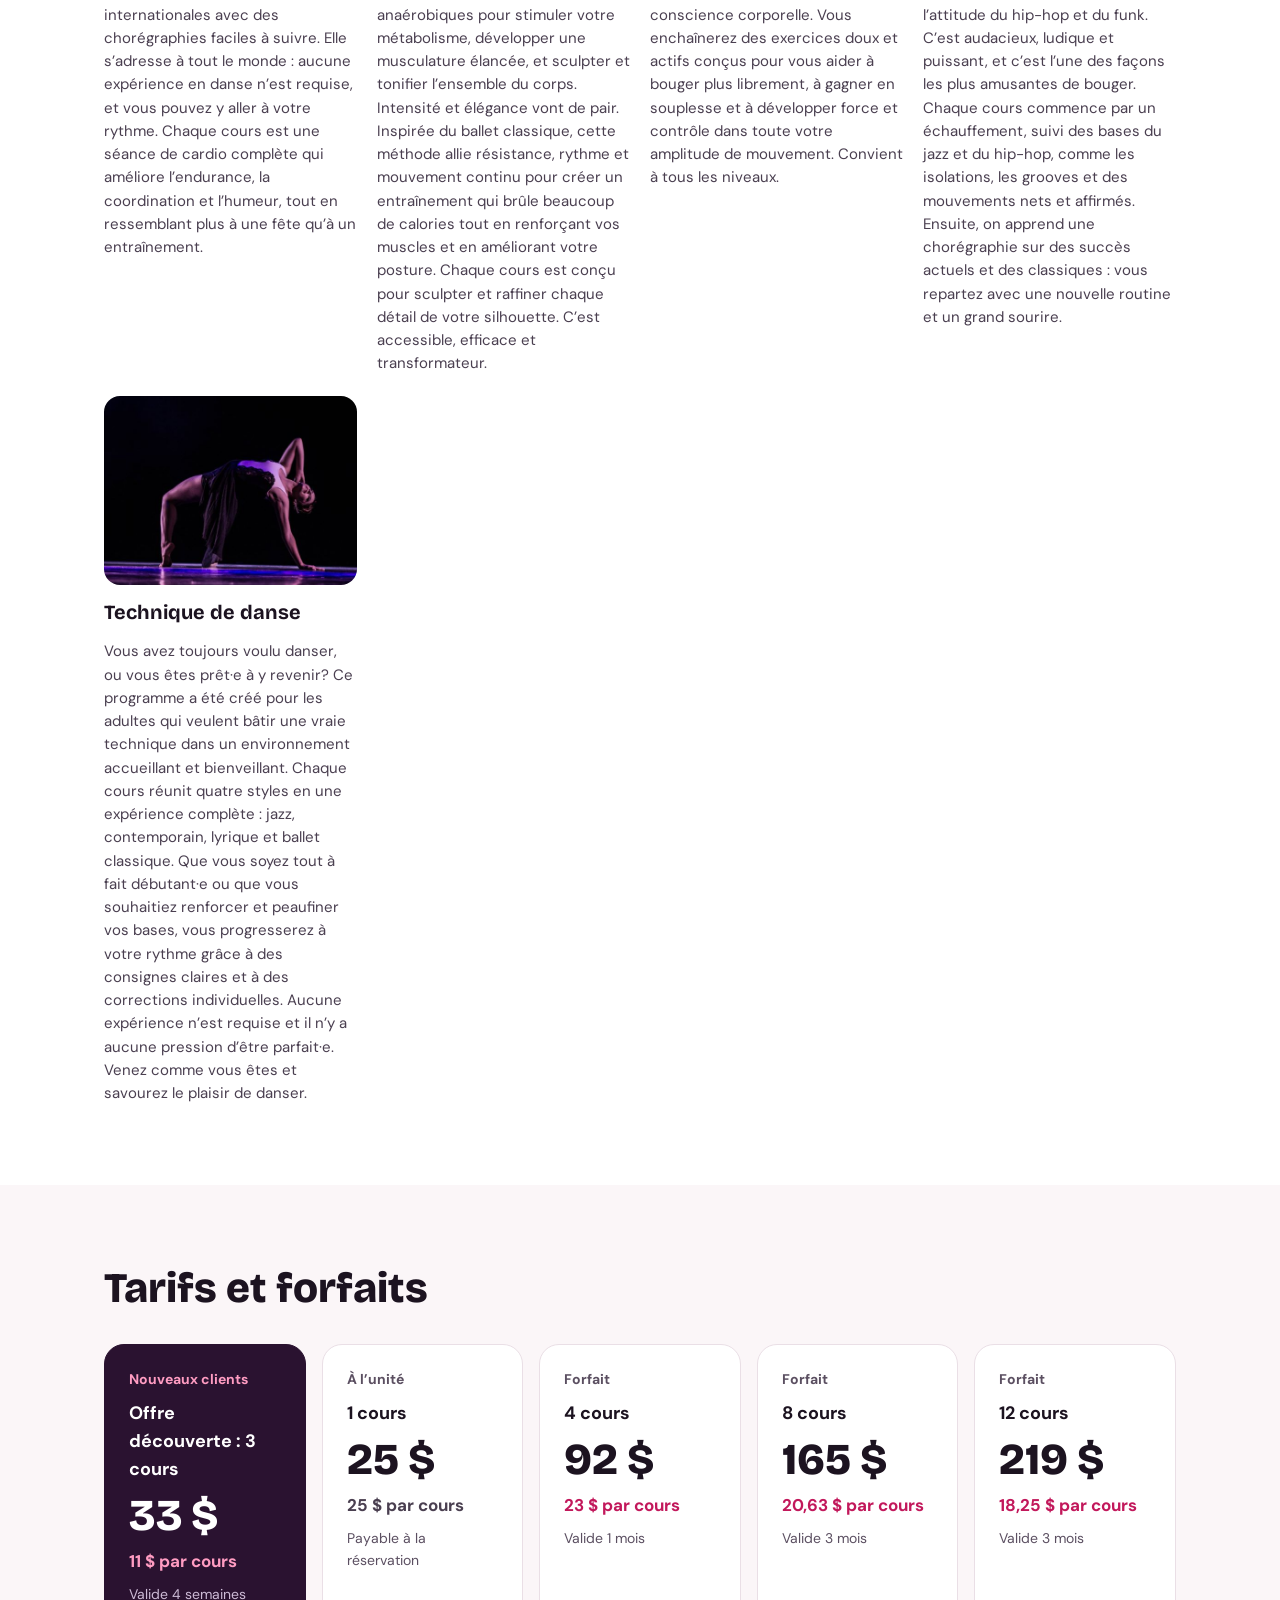
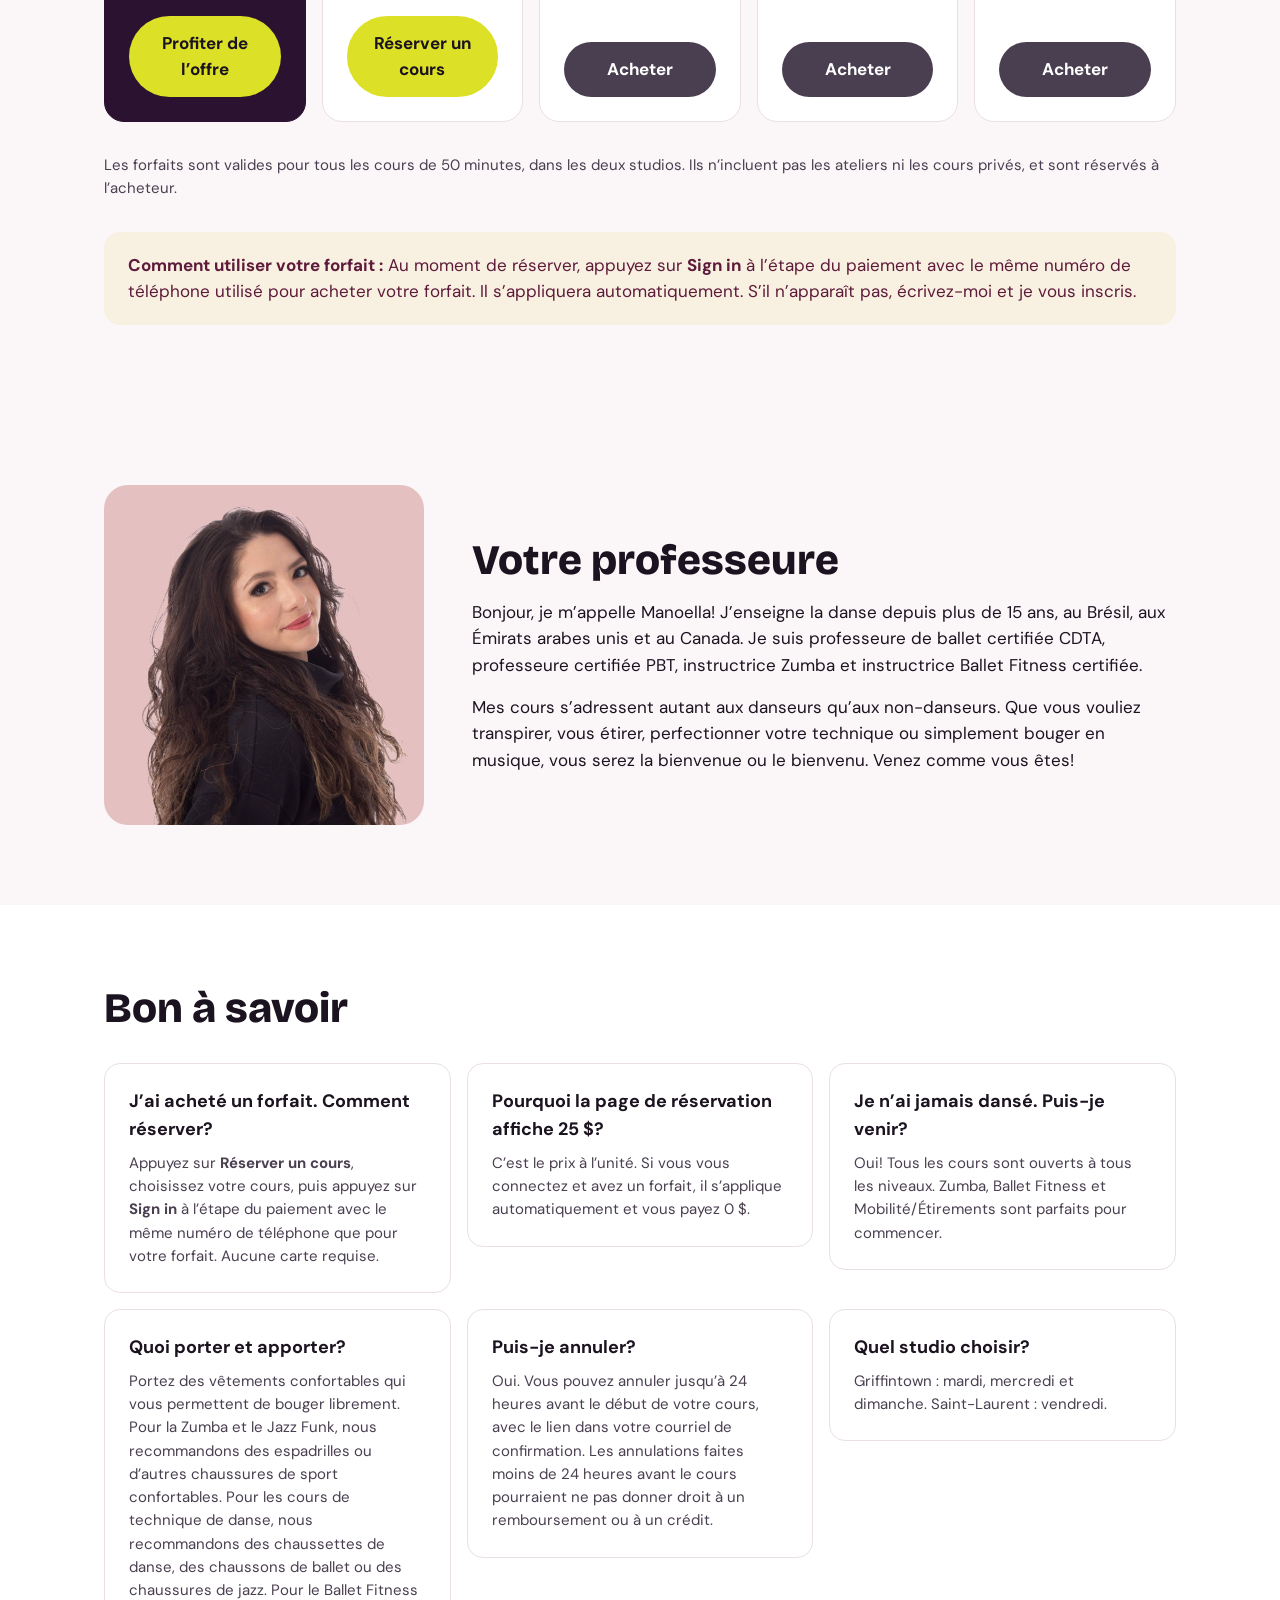
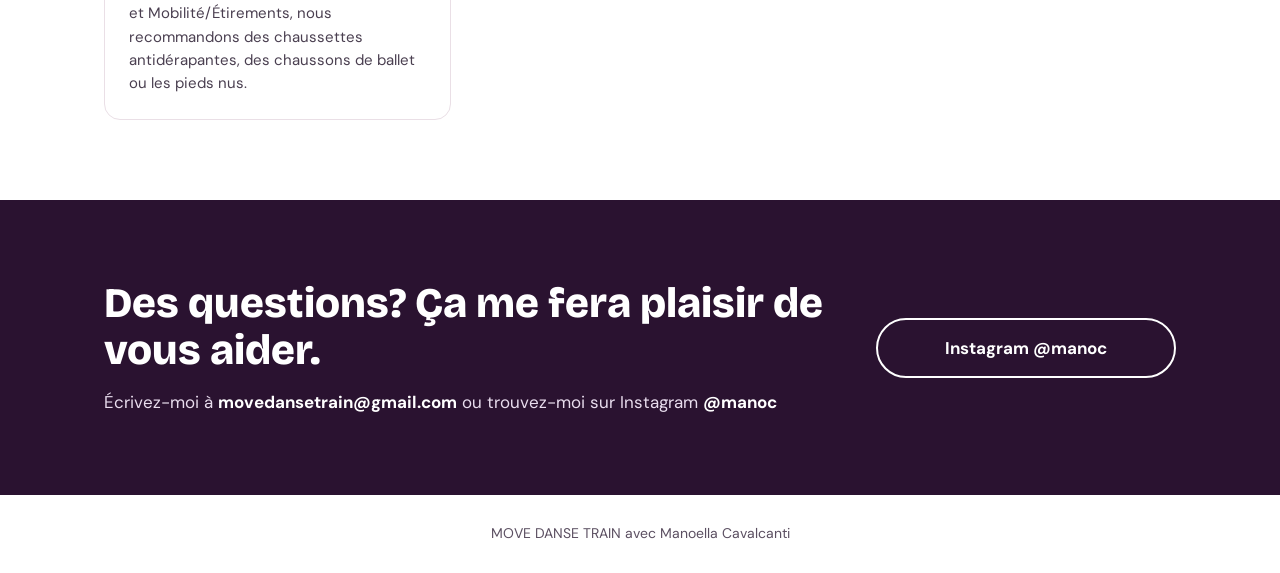
==== commit 18cf0380: "Major updates adding links and photos, colors adjusted too" ====
--- a/fr.html
+++ b/fr.html
@@ -10,14 +10,6 @@
 <link rel="preconnect" href="https://fonts.gstatic.com" crossorigin>
 <link href="https://fonts.googleapis.com/css2?family=Bricolage+Grotesque:wght@700;800&amp;family=DM+Sans:wght@400;500;700&amp;display=swap" rel="stylesheet">
 <link rel="stylesheet" href="styles.css">
-<!--
-  BEFORE PUBLISHING
-  1. Search and replace BOOKING_LINK with the Square booking page address.
-  2. Search and replace PASS_LINK with the Square page where passes are sold.
-  3. Replace the text in [brackets] (pass validity, footwear, phone number).
-  4. Swap each <div class="photo ..."> for a real image, for example:
-     <img class="photo photo-hero" src="images/hero.jpg" alt="Manoella teaching a class">
--->
 </head>
 <body>
 
@@ -25,12 +17,11 @@
 
 <header class="site-header">
   <div class="wrap header-row">
-    <a class="brand" href="#top">MOVE DANSE TRAIN</a>
+    <a class="brand" href="#top">Cours avec Manoella Cavalcanti</a>
     <nav class="nav" aria-label="Principal">
       <a href="#schedule">Horaire</a>
       <a href="#classes">Cours</a>
       <a href="#prices">Tarifs</a>
-      <a href="#studios">Studios</a>
       <a href="#contact">Contact</a>
       <span class="lang"><a href="index.html" lang="en">EN</a> / <strong>FR</strong></span>
       <a class="btn btn-primary btn-small" href="https://manoella-cavalcanti.square.site/s/appointments">Réserver un cours</a>
@@ -67,7 +58,7 @@
           <h3 class="card-title">Vous venez pour un seul cours?</h3>
           <ol class="steps">
             <li>Appuyez sur <strong>Réserver un cours</strong> et choisissez votre studio.</li>
-            <li>Choisissez votre cours et payez 25 $ au moment de réserver. C’est tout!</li>
+            <li>Choisissez votre cours et payez au moment de réserver. Nouveau ou nouvelle? Utilisez le code FIRSTCLASS pour un cours gratuit (utilisation unique). C’est tout!</li>
           </ol>
         </div>
         <div class="path path-pass">
@@ -77,7 +68,7 @@
             <li>Appuyez sur <strong>Réserver un cours</strong> et choisissez votre cours.</li>
             <li>À l’étape du paiement, appuyez sur <strong>Sign in</strong> (en haut à droite) avec <strong>le même numéro de téléphone utilisé pour acheter votre forfait</strong>. Votre forfait s’applique automatiquement, sans carte de crédit.</li>
           </ol>
-          <p class="note">Votre forfait n’apparaît pas? Écrivez-moi par texto et je vous inscris tout de suite.</p>
+          <p class="note">Votre forfait n’apparaît pas? Écrivez-moi et je vous inscris tout de suite.</p>
         </div>
       </div>
     </div>
@@ -90,11 +81,11 @@
           <span class="tag-label">Offre découverte</span>
           <h2>Vos 3 premiers cours pour 33 $</h2>
           <p class="lead">Pas certain·e du cours qui vous convient? Essayez-en trois différents. C’est 11 $ par cours, aucune expérience requise.</p>
-          <p class="offer-terms">Valide [X semaines] à partir de l’achat. Pour les nouveaux clients seulement, une fois par personne.</p>
+          <p class="offer-terms">Valide 4 semaines à partir de l’achat. Pour les nouveaux clients seulement, une fois par personne.</p>
         </div>
         <div class="offer-side">
           <div class="offer-price">33 $</div>
-          <a class="btn btn-light" href="PASS_LINK">Profiter de l’offre</a>
+          <a class="btn btn-light" href="https://square.link/u/cho5relB">Profiter de l’offre</a>
         </div>
       </div>
     </div>
@@ -110,7 +101,6 @@
         <div class="day">
           <div class="day-head"><h3 class="day-name">Mardi</h3><span class="pill pill-griff">Griffintown</span></div>
           <ul class="slots">
-            <li><span class="time">17 h</span><span>Zumba Cardio Danse</span></li>
             <li><span class="time">18 h</span><span>Mobilité/Étirements</span></li>
             <li><span class="time">19 h</span><span>Ballet Fitness</span></li>
             <li><span class="time">20 h</span><span>Jazz Funk</span></li>
@@ -119,7 +109,7 @@
         <div class="day">
           <div class="day-head"><h3 class="day-name">Mercredi</h3><span class="pill pill-griff">Griffintown</span></div>
           <ul class="slots">
-            <li><span class="time">18 h</span><span>Zumba Cardio Danse</span></li>
+            <li><span class="time">18 h</span><span>Zumba</span></li>
             <li><span class="time">19 h</span><span>Mobilité/Étirements</span></li>
             <li><span class="time">20 h</span><span>Technique de danse <small>(lyrique, contemporain, ballet, jazz)</small></span></li>
           </ul>
@@ -128,13 +118,13 @@
           <div class="day-head"><h3 class="day-name">Vendredi</h3><span class="pill pill-stl">Saint-Laurent</span></div>
           <ul class="slots">
             <li><span class="time">11 h</span><span>Mobilité/Étirements</span></li>
-            <li><span class="time">19 h 15</span><span>Zumba Cardio Danse</span></li>
+            <li><span class="time">19 h 15</span><span>Zumba</span></li>
           </ul>
         </div>
         <div class="day">
           <div class="day-head"><h3 class="day-name">Dimanche</h3><span class="pill pill-griff">Griffintown</span></div>
           <ul class="slots">
-            <li><span class="time">11 h</span><span>Zumba Cardio Danse</span></li>
+            <li><span class="time">11 h</span><span>Zumba</span></li>
             <li><span class="time">12 h</span><span>Mobilité/Étirements</span></li>
             <li><span class="time">13 h</span><span>Ballet Fitness</span></li>
           </ul>
@@ -144,6 +134,7 @@
         <a class="btn btn-primary" href="https://manoella-cavalcanti.square.site/s/appointments">Réserver un cours</a>
         <span class="lead">Voyez les places disponibles et réservez en ligne.</span>
       </div>
+      <p class="cta-note">Pour réserver, il faut un compte avec un forfait actif, ou une carte de crédit pour un cours à l’unité.</p>
     </div>
   </section>
 
@@ -151,11 +142,13 @@
     <div class="wrap stack">
       <h2>Trouvez votre cours</h2>
       <div class="classes">
-        <div class="class"><div class="photo photo-card">[Photo]</div><h3>Zumba Cardio Danse</h3><p>Quand la fête rencontre l’entraînement! Des chorégraphies faciles sur les succès du moment, du renforcement musculaire et des étirements pour finir. Amusant, intense et accessible à tous.</p></div>
-        <div class="class"><div class="photo photo-card">[Photo]</div><h3>Ballet Fitness</h3><p>Un entraînement inspiré du ballet pour la posture, la force et la grâce. Exercices à la barre et au centre, en musique. Aucune expérience en ballet requise.</p></div>
-        <div class="class"><div class="photo photo-card">[Photo]</div><h3>Mobilité/Étirements</h3><p>Un cours plus doux pour délier les hanches, le dos et les épaules, gagner en souplesse et bouger plus librement. Idéal seul ou après un cours cardio.</p></div>
-        <div class="class"><div class="photo photo-card">[Photo]</div><h3>Jazz Funk</h3><p>Des chorégraphies de style commercial, avec de l’attitude! Apprenez une routine sur de la musique pop et hip-hop et gagnez en confiance sur scène.</p></div>
-        <div class="class"><div class="photo photo-card">[Photo]</div><h3>Technique de danse</h3><p>Technique lyrique, contemporaine, ballet et jazz : pirouettes, sauts, lignes et musicalité. Pour les danseurs qui veulent progresser, du débutant à l’avancé.</p></div>
+        <div class="class"><img class="photo photo-card" src="images/zumba-cover.jpg" alt="Cours de Zumba" width="800" height="600"><h3>Zumba</h3><p>La Zumba est un entraînement de danse amusant et énergique qui combine des musiques latines et internationales avec des chorégraphies faciles à suivre. Elle s’adresse à tout le monde : aucune expérience en danse n’est requise, et vous pouvez y aller à votre rythme. Chaque cours est une séance de cardio complète qui améliore l’endurance, la coordination et l’humeur, tout en ressemblant plus à une fête qu’à un entraînement.</p></div>
+        <div class="class"><img class="photo photo-card" src="images/ballet-fitness-cover.jpg" alt="Cours de Ballet Fitness" width="800" height="600"><h3>Ballet Fitness</h3><p>Le Ballet Fitness est un circuit intense pour tout le corps qui combine exercices aérobiques et anaérobiques pour stimuler votre métabolisme, développer une musculature élancée, et sculpter et tonifier l’ensemble du corps. Intensité et élégance vont de pair.
+          Inspirée du ballet classique, cette méthode allie résistance, rythme et mouvement continu pour créer un entraînement qui brûle beaucoup de calories tout en renforçant vos muscles et en améliorant votre posture. Chaque cours est conçu pour sculpter et raffiner chaque détail de votre silhouette. C’est accessible, efficace et transformateur.</p></div>
+        <div class="class"><img class="photo photo-card" src="images/mobility-cover.jpg" alt="Cours de Mobilité/Étirements" width="800" height="600"><h3>Mobilité/Étirements</h3><p>Un cours de mouvement axé sur la souplesse, la mobilité, l’amplitude de mouvement active et la conscience corporelle. Vous enchaînerez des exercices doux et actifs conçus pour vous aider à bouger plus librement, à gagner en souplesse et à développer force et contrôle dans toute votre amplitude de mouvement. Convient à tous les niveaux.</p></div>
+        <div class="class"><img class="photo photo-card" src="images/jazz-funk-cover.JPG" alt="Cours de Jazz Funk" width="800" height="600"><h3>Jazz Funk</h3><p>Le Jazz Funk est un cours de danse plein d’énergie qui marie la technique du jazz au groove et à l’attitude du hip-hop et du funk. C’est audacieux, ludique et puissant, et c’est l’une des façons les plus amusantes de bouger.
+          Chaque cours commence par un échauffement, suivi des bases du jazz et du hip-hop, comme les isolations, les grooves et des mouvements nets et affirmés. Ensuite, on apprend une chorégraphie sur des succès actuels et des classiques : vous repartez avec une nouvelle routine et un grand sourire.</p></div>
+        <div class="class"><img class="photo photo-card" src="images/dance-technique-cover.jpg" alt="Cours de Technique de danse" width="800" height="600"><h3>Technique de danse</h3><p>Vous avez toujours voulu danser, ou vous êtes prêt·e à y revenir? Ce programme a été créé pour les adultes qui veulent bâtir une vraie technique dans un environnement accueillant et bienveillant. Chaque cours réunit quatre styles en une expérience complète : jazz, contemporain, lyrique et ballet classique. Que vous soyez tout à fait débutant·e ou que vous souhaitiez renforcer et peaufiner vos bases, vous progresserez à votre rythme grâce à des consignes claires et à des corrections individuelles. Aucune expérience n’est requise et il n’y a aucune pression d’être parfait·e. Venez comme vous êtes et savourez le plaisir de danser.</p></div>
       </div>
     </div>
   </section>
@@ -169,8 +162,8 @@
           <h3>Offre découverte : 3 cours</h3>
           <div class="price-amount">33 $</div>
           <div class="price-per">11 $ par cours</div>
-          <div class="price-valid">Valide [X semaines]</div>
-          <a class="btn btn-light btn-small btn-block" href="PASS_LINK">Profiter de l’offre</a>
+          <div class="price-valid">Valide 4 semaines</div>
+          <a class="btn btn-light btn-small btn-block" href="https://square.link/u/cho5relB">Profiter de l’offre</a>
         </div>
         <div class="price price-dropin">
           <span class="price-kind">À l’unité</span>
@@ -186,54 +179,33 @@
           <div class="price-amount">92 $</div>
           <div class="price-per">23 $ par cours</div>
           <div class="price-valid">Valide 1 mois</div>
-          <a class="btn btn-primary btn-small btn-block" href="PASS_LINK">Acheter</a>
+          <a class="btn btn-primary btn-small btn-block" href="https://square.link/u/0PSwvcNI">Acheter</a>
         </div>
         <div class="price">
           <span class="price-kind">Forfait</span>
           <h3>8 cours</h3>
           <div class="price-amount">165 $</div>
           <div class="price-per">20,63 $ par cours</div>
-          <div class="price-valid">Valide [X mois]</div>
-          <a class="btn btn-primary btn-small btn-block" href="PASS_LINK">Acheter</a>
+          <div class="price-valid">Valide 3 mois</div>
+          <a class="btn btn-primary btn-small btn-block" href="https://square.link/u/7ab5TYOT">Acheter</a>
         </div>
         <div class="price">
           <span class="price-kind">Forfait</span>
           <h3>12 cours</h3>
           <div class="price-amount">219 $</div>
           <div class="price-per">18,25 $ par cours</div>
-          <div class="price-valid">Valide [X mois]</div>
-          <a class="btn btn-primary btn-small btn-block" href="PASS_LINK">Acheter</a>
+          <div class="price-valid">Valide 3 mois</div>
+          <a class="btn btn-primary btn-small btn-block" href="https://square.link/u/suVvwgWk">Acheter</a>
         </div>
       </div>
       <p class="small">Les forfaits sont valides pour tous les cours de 50 minutes, dans les deux studios. Ils n’incluent pas les ateliers ni les cours privés, et sont réservés à l’acheteur.</p>
-      <p class="note note-large"><strong>Comment utiliser votre forfait :</strong> Au moment de réserver, appuyez sur <strong>Sign in</strong> à l’étape du paiement avec le même numéro de téléphone utilisé pour acheter votre forfait. Il s’appliquera automatiquement. S’il n’apparaît pas, écrivez-moi par texto et je vous inscris.</p>
-    </div>
-  </section>
-
-  <section id="studios" class="section">
-    <div class="wrap stack">
-      <h2>Où me trouver</h2>
-      <div class="studios">
-        <div class="studio">
-          <span class="pill pill-griff">Mardi, mercredi, dimanche</span>
-          <h3 class="studio-name">Griffintown</h3>
-          <p class="lead">chez Belle Forme Brésil</p>
-          <address>660, rue Bridge, Montréal QC H3K 3K9</address>
-        </div>
-        <div class="studio">
-          <span class="pill pill-stl">Vendredi</span>
-          <h3 class="studio-name">Saint-Laurent</h3>
-          <p class="lead">chez Beforme Pilates</p>
-          <address>819, boul. Décarie, Montréal QC H4L 3L7</address>
-        </div>
-      </div>
-      <p class="small">Au moment de réserver, choisissez d’abord votre studio. Vous pouvez changer avec <strong>Change location</strong>.</p>
+      <p class="note note-large"><strong>Comment utiliser votre forfait :</strong> Au moment de réserver, appuyez sur <strong>Sign in</strong> à l’étape du paiement avec le même numéro de téléphone utilisé pour acheter votre forfait. Il s’appliquera automatiquement. S’il n’apparaît pas, écrivez-moi et je vous inscris.</p>
     </div>
   </section>
 
   <section class="section section-wash">
     <div class="wrap about">
-      <div class="photo photo-about">[Photo de Manoella]</div>
+      <img class="photo photo-about" src="images/manoella-profile-picture.jpg" alt="Manoella, professeure de danse" width="800" height="800">
       <div class="about-text">
         <h2>Votre professeure</h2>
         <p>Bonjour, je m’appelle Manoella! J’enseigne la danse depuis plus de 15 ans, au Brésil, aux Émirats arabes unis et au Canada. Je suis professeure de ballet certifiée CDTA, professeure certifiée PBT, instructrice Zumba et instructrice Ballet Fitness certifiée.</p>
@@ -249,8 +221,8 @@
         <div class="faq-item"><h3>J’ai acheté un forfait. Comment réserver?</h3><p>Appuyez sur <strong>Réserver un cours</strong>, choisissez votre cours, puis appuyez sur <strong>Sign in</strong> à l’étape du paiement avec le même numéro de téléphone que pour votre forfait. Aucune carte requise.</p></div>
         <div class="faq-item"><h3>Pourquoi la page de réservation affiche 25 $?</h3><p>C’est le prix à l’unité. Si vous vous connectez et avez un forfait, il s’applique automatiquement et vous payez 0 $.</p></div>
         <div class="faq-item"><h3>Je n’ai jamais dansé. Puis-je venir?</h3><p>Oui! Tous les cours sont ouverts à tous les niveaux. Zumba, Ballet Fitness et Mobilité/Étirements sont parfaits pour commencer.</p></div>
-        <div class="faq-item"><h3>Quoi porter et apporter?</h3><p>Des vêtements confortables et une bouteille d’eau. [Chaussures selon le cours]</p></div>
-        <div class="faq-item"><h3>Puis-je annuler?</h3><p>Oui. Veuillez annuler avant le début du cours, avec le lien dans votre courriel de confirmation.</p></div>
+        <div class="faq-item"><h3>Quoi porter et apporter?</h3><p>Portez des vêtements confortables qui vous permettent de bouger librement. Pour la Zumba et le Jazz Funk, nous recommandons des espadrilles ou d’autres chaussures de sport confortables. Pour les cours de technique de danse, nous recommandons des chaussettes de danse, des chaussons de ballet ou des chaussures de jazz. Pour le Ballet Fitness et Mobilité/Étirements, nous recommandons des chaussettes antidérapantes, des chaussons de ballet ou les pieds nus.</p></div>
+        <div class="faq-item"><h3>Puis-je annuler?</h3><p>Oui. Vous pouvez annuler jusqu’à 24 heures avant le début de votre cours, avec le lien dans votre courriel de confirmation. Les annulations faites moins de 24 heures avant le cours pourraient ne pas donner droit à un remboursement ou à un crédit.</p></div>
         <div class="faq-item"><h3>Quel studio choisir?</h3><p>Griffintown : mardi, mercredi et dimanche. Saint-Laurent : vendredi.</p></div>
       </div>
     </div>
@@ -260,11 +232,9 @@
     <div class="wrap contact-row">
       <div class="contact-text">
         <h2>Des questions? Ça me fera plaisir de vous aider.</h2>
-        <p>Écrivez-moi par texto au <strong>[VOTRE NUMÉRO]</strong> ou sur Instagram <strong>@manoc</strong>. Je réponds habituellement en moins d’une journée.</p>
+        <p>Écrivez-moi à <strong>movedansetrain@gmail.com</strong> ou trouvez-moi sur Instagram <strong>@manoc</strong></p>
       </div>
       <div class="contact-actions">
-        <!-- Replace 15145550000 with the real number, digits only -->
-        <a class="btn btn-light" href="sms:+15145550000">M’écrire par texto</a>
         <a class="btn btn-ghost" href="https://www.instagram.com/manoc/">Instagram @manoc</a>
       </div>
     </div>
@@ -272,7 +242,7 @@
 
 </main>
 
-<footer class="site-footer">MOVE DANSE TRAIN, Griffintown &amp; Saint-Laurent, Montréal</footer>
+<footer class="site-footer">MOVE DANSE TRAIN avec Manoella Cavalcanti</footer>
 
 </body>
 </html>
--- a/styles.css
+++ b/styles.css
@@ -12,10 +12,13 @@
   --plum-soft: #E9DDEE;
   --plum-accent: #FF9CC2;
   --amber: #FFE3A8;
+  --amerelin : #f8f1e1;
   --amber-text: #4A3000;
   --line: #EADFE6;
   --wash: #FBF6F8;
   --white: #FFFFFF;
+  --yellow: #DCE026;
+  --purple: #7B2D8E;
   --display: "Bricolage Grotesque", system-ui, sans-serif;
   --text: "DM Sans", system-ui, -apple-system, "Segoe UI", sans-serif;
 }
@@ -29,7 +32,7 @@
 h1 { font-weight: 800; font-size: clamp(38px, 5vw, 60px); line-height: 1.04; letter-spacing: -0.01em; }
 h2 { font-weight: 800; font-size: clamp(30px, 3.6vw, 42px); line-height: 1.1; }
 a { color: var(--pink); }
-a:hover { color: var(--pink-dark); }
+a:hover { color: var(--body); }
 a:focus-visible, button:focus-visible { outline: 3px solid var(--ink); outline-offset: 3px; }
 .on-dark a:focus-visible { outline-color: var(--white); }
 
@@ -41,24 +44,25 @@
 .small { font-size: 15px; color: var(--body); }
 
 /* Buttons */
-.btn { display: inline-block; text-decoration: none; font-weight: 700; padding: 15px 28px; border-radius: 999px; text-align: center; border: 2px solid transparent; }
-.btn-primary { background: var(--pink); color: var(--white); }
-.btn-primary:hover { background: var(--pink-dark); color: var(--white); }
-.btn-outline { background: var(--white); color: var(--ink); border-color: var(--ink); }
-.btn-outline:hover { background: var(--ink); color: var(--white); }
-.btn-light { background: var(--white); color: var(--plum); }
-.btn-light:hover { background: var(--plum-soft); color: var(--plum); }
+.btn { display: inline-block; text-decoration: none; font-weight: 700; padding: 15px 28px; border-radius: 999px; text-align: center; border: 2px solid transparent; background: var(--yellow); color: var(--ink); }
+.btn:hover { background: var(--purple); color: var(--white); }
+.btn-primary { background: var(--body); color: var(--white); }
+.btn-primary:hover { background: var(--purple); color: var(--white); }
+.btn-outline { background: var(--yellow); color: var(--ink); border-color: var(--yellow); }
+.btn-outline:hover { background: var(--purple); color: var(--white); border-color: var(--purple); }
+.btn-light { background: var(--yellow); color: var(--ink); }
+.btn-light:hover { background: var(--purple); color: var(--white); }
 .btn-small { padding: 12px 20px; }
 .btn-block { display: block; }
 
 /* Banner and header */
-.banner { background: var(--pink); color: var(--white); text-align: center; padding: 11px 24px; font-weight: 700; font-size: 15px; }
+.banner { background: var(--yellow); color: var(--ink); text-align: center; padding: 11px 24px; font-weight: 700; font-size: 15px; }
 .site-header { border-bottom: 1px solid var(--line); }
 .header-row { display: flex; flex-wrap: wrap; align-items: center; justify-content: space-between; gap: 16px; padding-top: 16px; padding-bottom: 16px; }
 .brand { font-family: var(--display); font-weight: 800; font-size: 22px; letter-spacing: 0.02em; color: var(--ink); text-decoration: none; }
 .nav { display: flex; flex-wrap: wrap; align-items: center; gap: 12px 24px; font-size: 15px; font-weight: 500; }
 .nav a { color: var(--ink); text-decoration: none; }
-.nav a:hover { color: var(--pink); }
+.nav a:hover { color: var(--body); }
 .nav .btn { color: var(--white); }
 .lang { color: var(--muted); }
 .lang a { color: var(--muted); }
@@ -68,7 +72,7 @@
 .hero-photo, .hero-text { flex: 1 1 320px; }
 .hero-text { display: flex; flex-direction: column; gap: 20px; }
 .hero-text .lead { font-size: 19px; }
-.hero-offer { font-weight: 700; font-size: 19px; color: var(--pink); }
+.hero-offer { font-weight: 700; font-size: 19px; color: var(--purple); }
 .btn-row { display: flex; flex-wrap: wrap; gap: 12px; }
 .chips { display: flex; flex-wrap: wrap; gap: 10px; padding: 0; margin: 8px 0 0; list-style: none; font-size: 14px; font-weight: 500; }
 .chips li { background: #F5EFF3; padding: 7px 14px; border-radius: 999px; }
@@ -79,18 +83,19 @@
 .photo-card { height: 180px; border-radius: 16px; font-size: 14px; }
 .photo-about { flex: 0 1 320px; height: 340px; }
 img.photo { padding: 0; border: none; object-fit: cover; width: 100%; }
+img.photo-card { height: auto; aspect-ratio: 4 / 3; }
 img.photo-hero { min-width: 0; min-height: 0; height: auto; align-self: center; } /* show the whole photo, logos included */
 
 /* How it works */
 .paths { display: flex; flex-wrap: wrap; gap: 24px; }
 .path { flex: 1 1 300px; background: var(--white); border: 1px solid var(--line); border-radius: 20px; padding: 32px; display: flex; flex-direction: column; gap: 20px; }
-.path-pass { border: 2px solid var(--pink); }
+.path-pass { border: 2px solid var(--yellow); }
 .card-title { font-weight: 700; font-size: 24px; line-height: 1.2; }
 .steps { list-style: none; counter-reset: step; padding: 0; margin: 0; display: flex; flex-direction: column; gap: 20px; }
 .steps li { counter-increment: step; position: relative; padding-left: 46px; min-height: 32px; padding-top: 3px; }
 .steps li::before { content: counter(step); position: absolute; left: 0; top: 0; width: 32px; height: 32px; border-radius: 50%; background: var(--ink); color: var(--white); font-weight: 700; font-size: 15px; display: flex; align-items: center; justify-content: center; }
-.path-pass .steps li::before { background: var(--pink); }
-.note { background: var(--pink-tint); color: var(--pink-tint-text); border-radius: 12px; padding: 12px 16px; font-size: 15px; }
+.path-pass .steps li::before { background: var(--yellow); }
+.note { background: var(--amerelin); color: var(--pink-tint-text); border-radius: 12px; padding: 12px 16px; font-size: 15px; }
 .note-large { border-radius: 16px; padding: 20px 24px; font-size: 17px; }
 
 /* Intro offer */
@@ -108,7 +113,7 @@
 .day-head { display: flex; flex-direction: column; align-items: flex-start; gap: 8px; }
 .day-name { font-weight: 700; font-size: 24px; }
 .pill { font-size: 13px; font-weight: 700; padding: 4px 12px; border-radius: 999px; }
-.pill-griff { background: var(--plum); color: var(--white); }
+.pill-griff { background: var(--purple); color: var(--white); }
 .pill-stl { background: var(--amber); color: var(--amber-text); }
 .slots { list-style: none; padding: 0; margin: 0; }
 .slots li { display: flex; gap: 12px; border-top: 1px solid var(--line); padding: 12px 0; }
@@ -116,6 +121,11 @@
 .slots time, .slots .time { flex: none; width: 76px; font-weight: 700; }
 .slots small { color: var(--muted); font-size: 14px; }
 .cta-row { display: flex; flex-wrap: wrap; align-items: center; gap: 16px; }
+.cta-note {
+  margin-top: 0.5rem;
+  font-size: 0.9rem;
+  opacity: 0.8;
+}
 
 /* Classes */
 .classes { display: grid; grid-template-columns: repeat(auto-fit, minmax(200px, 1fr)); gap: 20px; align-items: start; }
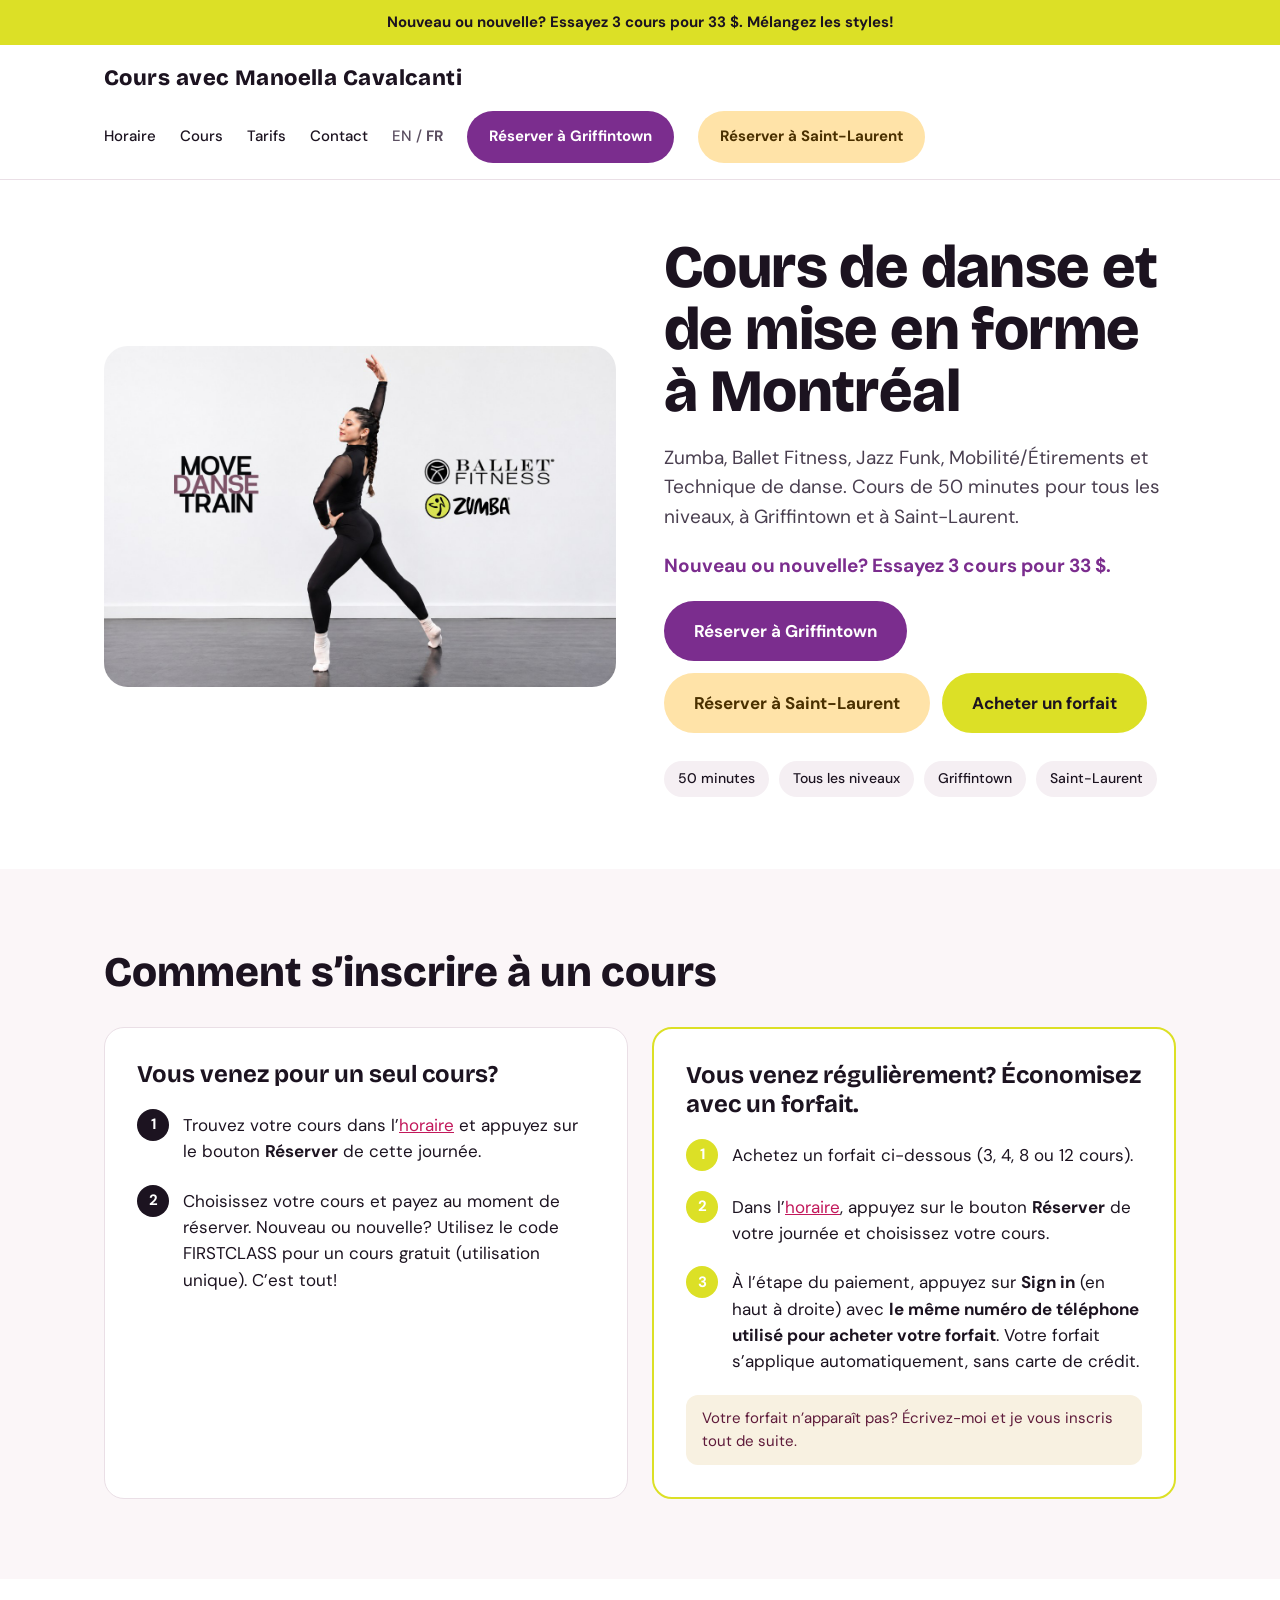
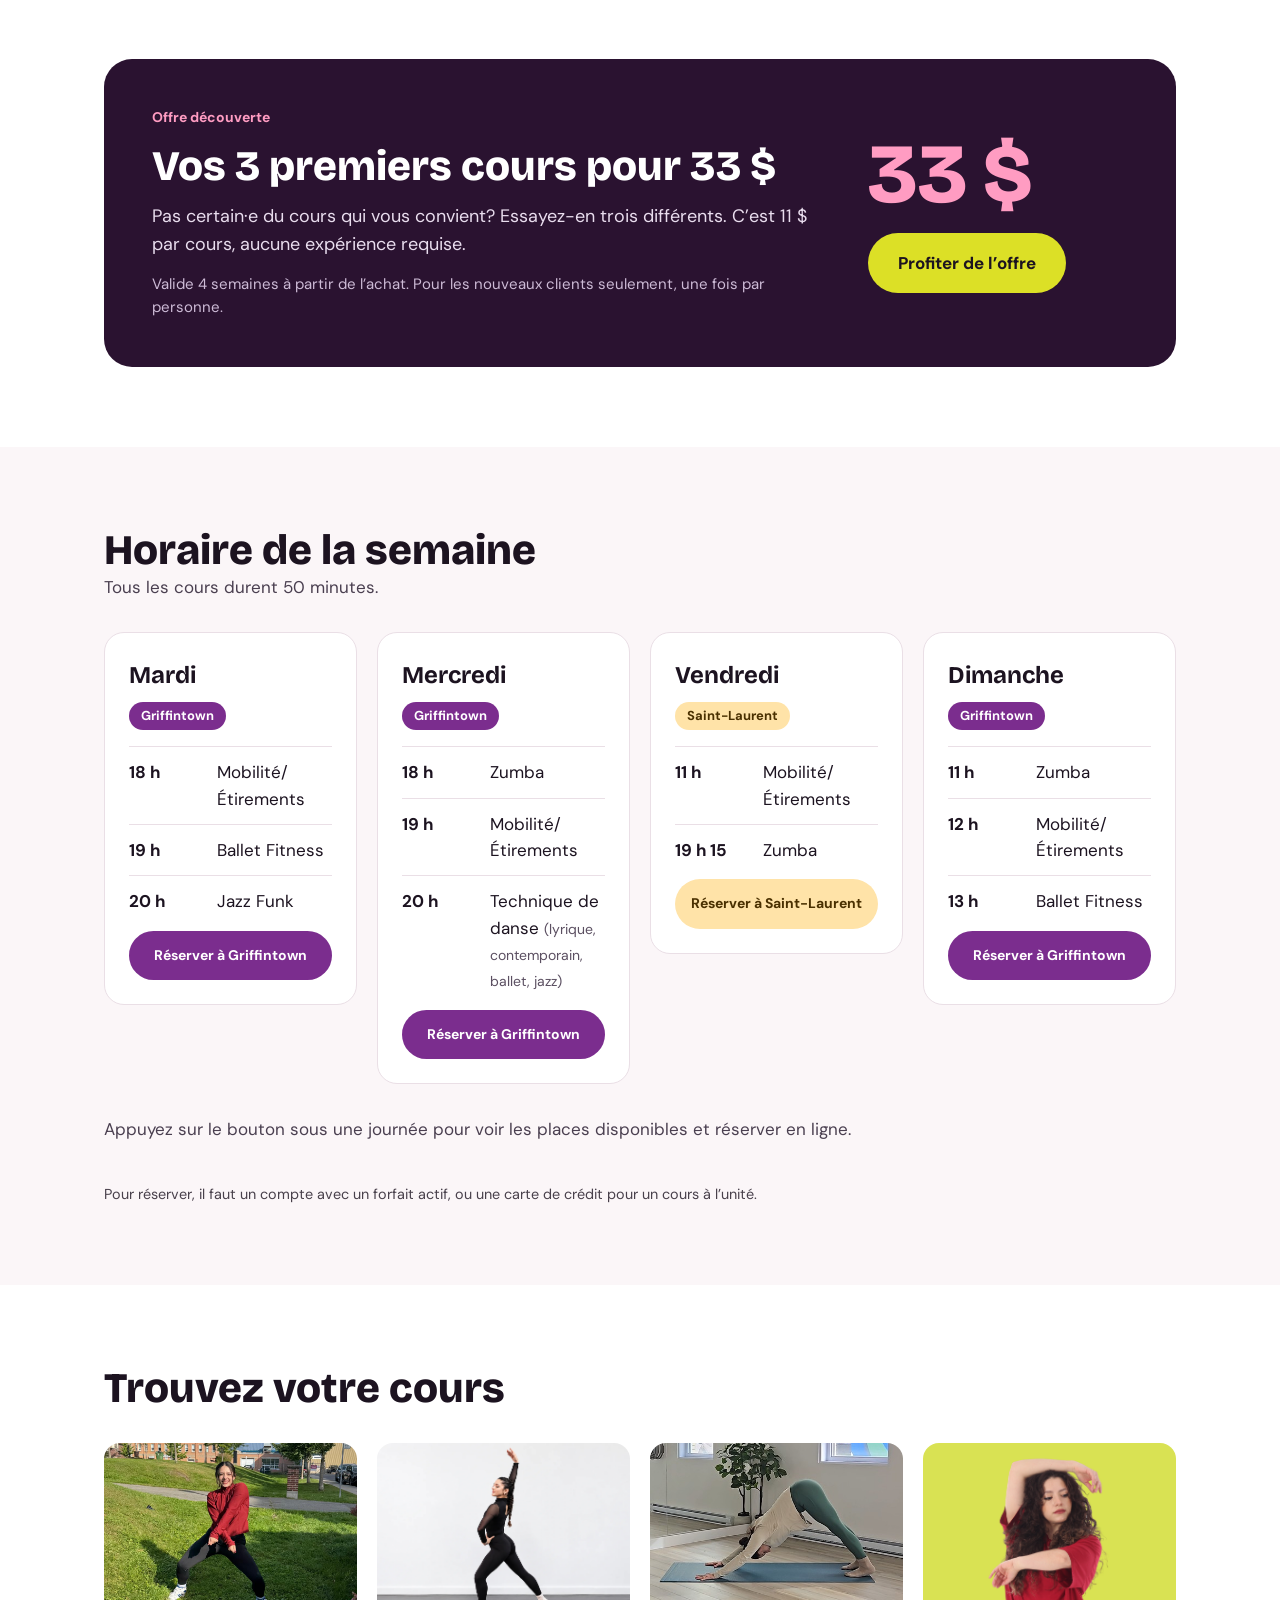
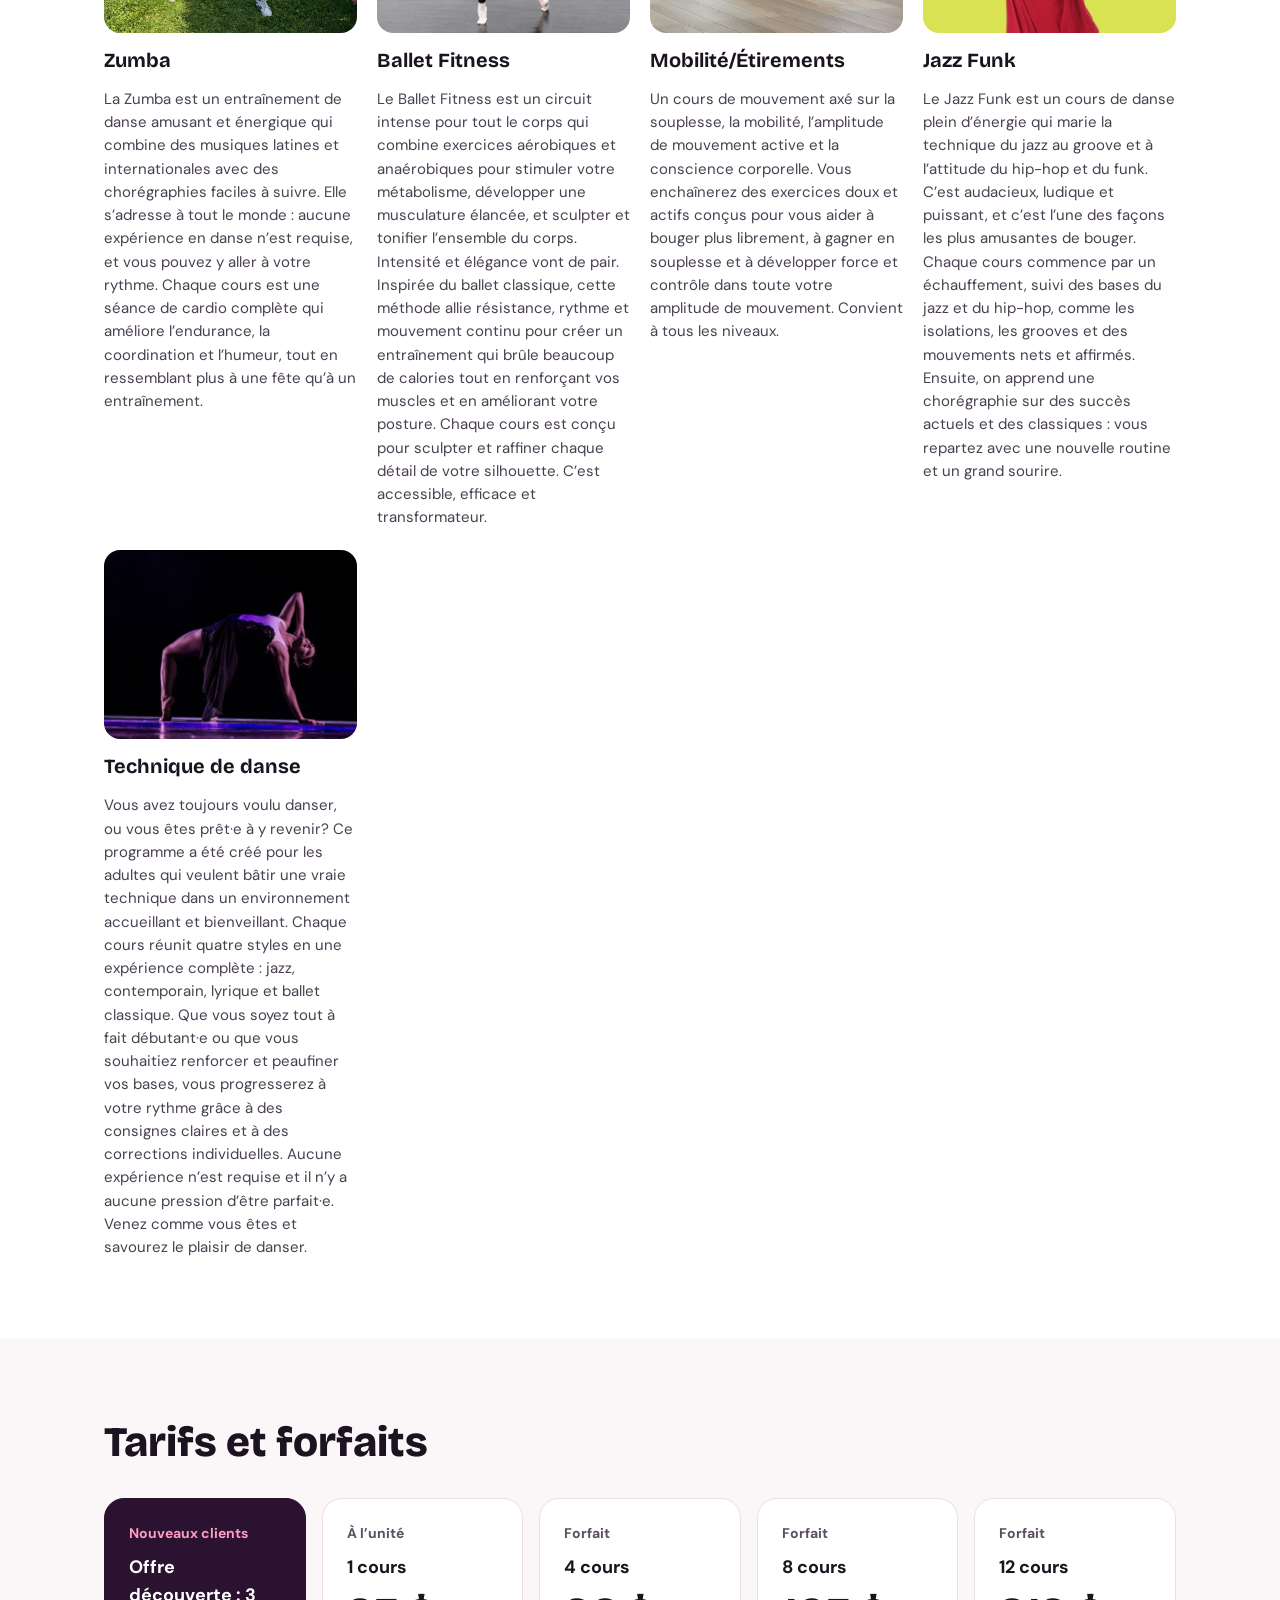
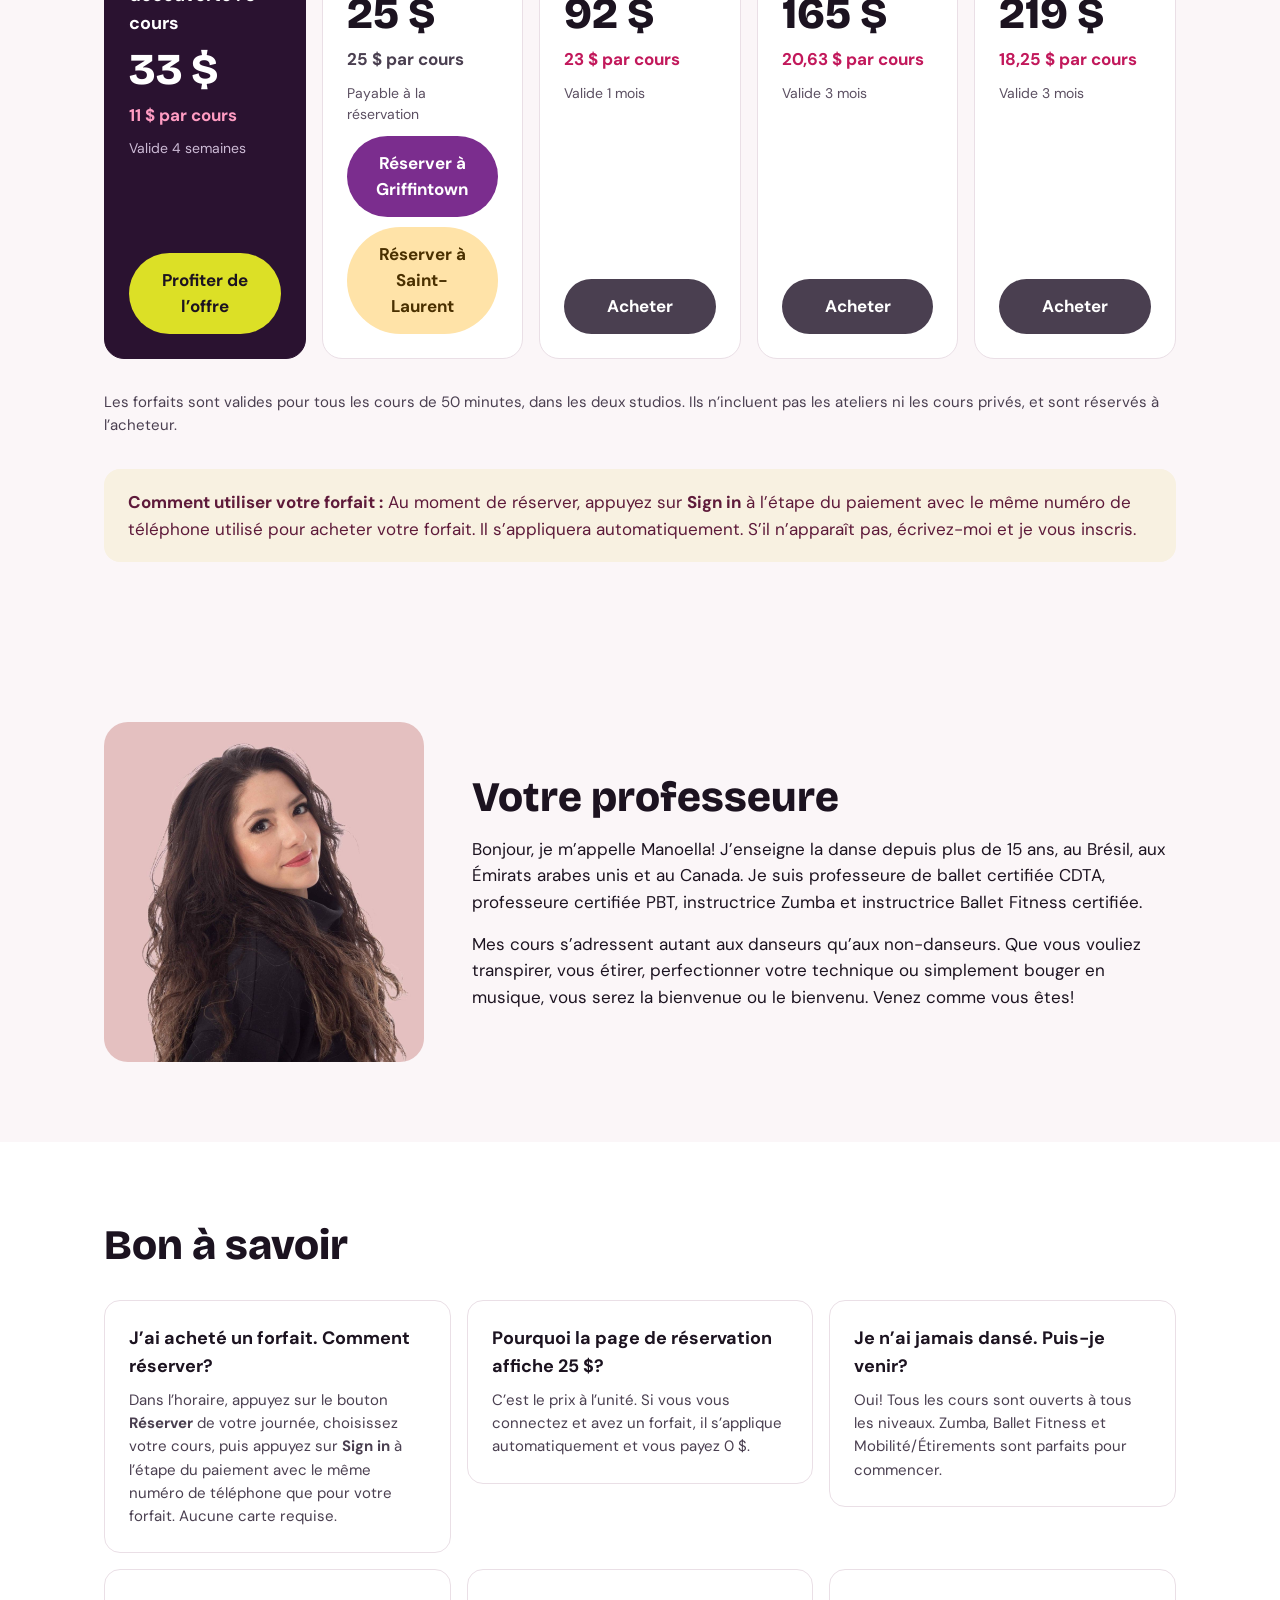
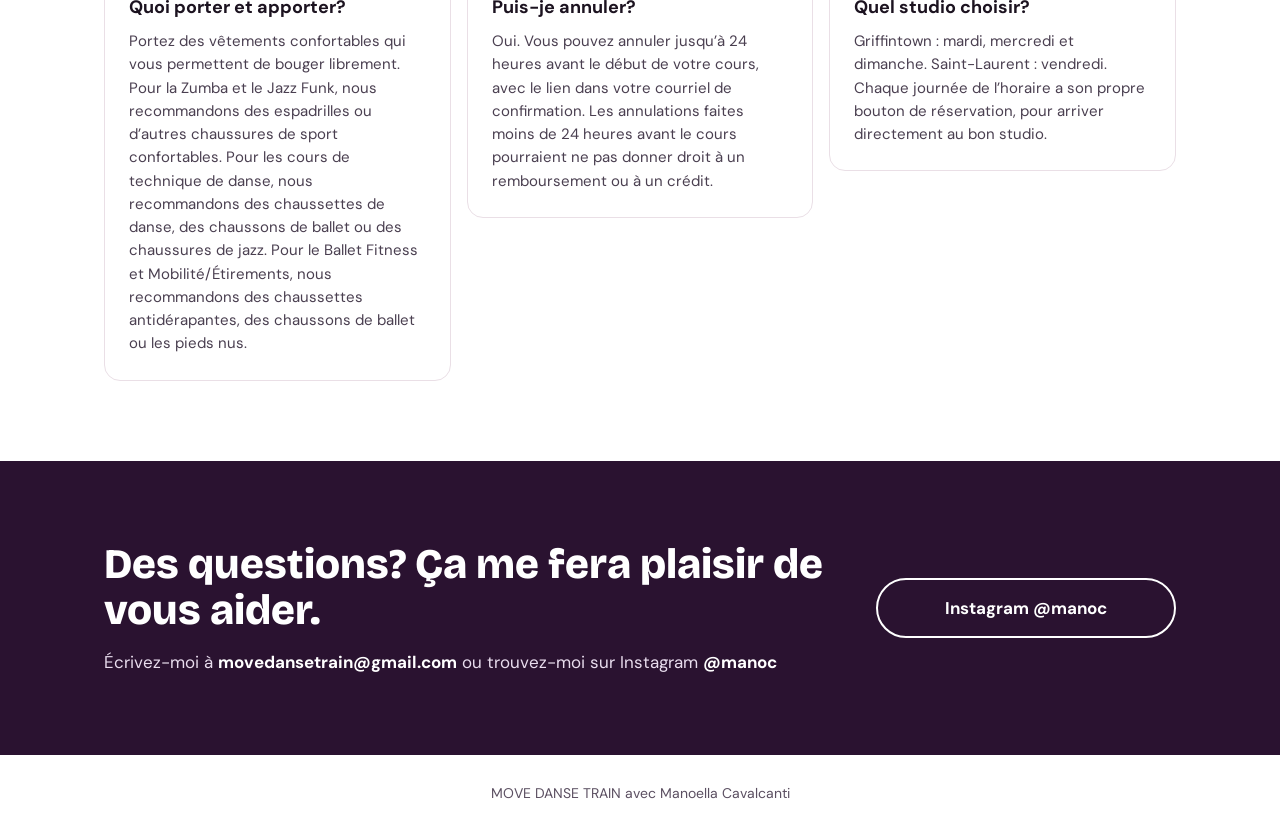
==== commit 3fb997d7: "Add separate booking buttons for each studio loc" ====
--- a/fr.html
+++ b/fr.html
@@ -24,7 +24,8 @@
       <a href="#prices">Tarifs</a>
       <a href="#contact">Contact</a>
       <span class="lang"><a href="index.html" lang="en">EN</a> / <strong>FR</strong></span>
-      <a class="btn btn-primary btn-small" href="https://manoella-cavalcanti.square.site/s/appointments">Réserver un cours</a>
+      <a class="btn btn-griff btn-small" href="GRIFFINTOWN_LINK">Réserver à Griffintown</a>
+      <a class="btn btn-stl btn-small" href="SAINTLAURENT_LINK">Réserver à Saint-Laurent</a>
     </nav>
   </div>
 </header>
@@ -38,7 +39,8 @@
       <p class="lead">Zumba, Ballet Fitness, Jazz Funk, Mobilité/Étirements et Technique de danse. Cours de 50 minutes pour tous les niveaux, à Griffintown et à Saint-Laurent.</p>
       <p class="hero-offer">Nouveau ou nouvelle? Essayez 3 cours pour 33 $.</p>
       <div class="btn-row">
-        <a class="btn btn-primary" href="https://manoella-cavalcanti.square.site/s/appointments">Réserver un cours</a>
+        <a class="btn btn-griff" href="GRIFFINTOWN_LINK">Réserver à Griffintown</a>
+        <a class="btn btn-stl" href="SAINTLAURENT_LINK">Réserver à Saint-Laurent</a>
         <a class="btn btn-outline" href="#prices">Acheter un forfait</a>
       </div>
       <ul class="chips">
@@ -57,7 +59,7 @@
         <div class="path">
           <h3 class="card-title">Vous venez pour un seul cours?</h3>
           <ol class="steps">
-            <li>Appuyez sur <strong>Réserver un cours</strong> et choisissez votre studio.</li>
+            <li>Trouvez votre cours dans l’<a href="#schedule">horaire</a> et appuyez sur le bouton <strong>Réserver</strong> de cette journée.</li>
             <li>Choisissez votre cours et payez au moment de réserver. Nouveau ou nouvelle? Utilisez le code FIRSTCLASS pour un cours gratuit (utilisation unique). C’est tout!</li>
           </ol>
         </div>
@@ -65,7 +67,7 @@
           <h3 class="card-title">Vous venez régulièrement? Économisez avec un forfait.</h3>
           <ol class="steps">
             <li>Achetez un forfait ci-dessous (3, 4, 8 ou 12 cours).</li>
-            <li>Appuyez sur <strong>Réserver un cours</strong> et choisissez votre cours.</li>
+            <li>Dans l’<a href="#schedule">horaire</a>, appuyez sur le bouton <strong>Réserver</strong> de votre journée et choisissez votre cours.</li>
             <li>À l’étape du paiement, appuyez sur <strong>Sign in</strong> (en haut à droite) avec <strong>le même numéro de téléphone utilisé pour acheter votre forfait</strong>. Votre forfait s’applique automatiquement, sans carte de crédit.</li>
           </ol>
           <p class="note">Votre forfait n’apparaît pas? Écrivez-moi et je vous inscris tout de suite.</p>
@@ -105,6 +107,7 @@
             <li><span class="time">19 h</span><span>Ballet Fitness</span></li>
             <li><span class="time">20 h</span><span>Jazz Funk</span></li>
           </ul>
+          <a class="btn btn-griff btn-small btn-block" href="GRIFFINTOWN_LINK">Réserver à Griffintown</a>
         </div>
         <div class="day">
           <div class="day-head"><h3 class="day-name">Mercredi</h3><span class="pill pill-griff">Griffintown</span></div>
@@ -113,6 +116,7 @@
             <li><span class="time">19 h</span><span>Mobilité/Étirements</span></li>
             <li><span class="time">20 h</span><span>Technique de danse <small>(lyrique, contemporain, ballet, jazz)</small></span></li>
           </ul>
+          <a class="btn btn-griff btn-small btn-block" href="GRIFFINTOWN_LINK">Réserver à Griffintown</a>
         </div>
         <div class="day">
           <div class="day-head"><h3 class="day-name">Vendredi</h3><span class="pill pill-stl">Saint-Laurent</span></div>
@@ -120,6 +124,7 @@
             <li><span class="time">11 h</span><span>Mobilité/Étirements</span></li>
             <li><span class="time">19 h 15</span><span>Zumba</span></li>
           </ul>
+          <a class="btn btn-stl btn-small btn-block" href="SAINTLAURENT_LINK">Réserver à Saint-Laurent</a>
         </div>
         <div class="day">
           <div class="day-head"><h3 class="day-name">Dimanche</h3><span class="pill pill-griff">Griffintown</span></div>
@@ -128,11 +133,11 @@
             <li><span class="time">12 h</span><span>Mobilité/Étirements</span></li>
             <li><span class="time">13 h</span><span>Ballet Fitness</span></li>
           </ul>
+          <a class="btn btn-griff btn-small btn-block" href="GRIFFINTOWN_LINK">Réserver à Griffintown</a>
         </div>
       </div>
       <div class="cta-row">
-        <a class="btn btn-primary" href="https://manoella-cavalcanti.square.site/s/appointments">Réserver un cours</a>
-        <span class="lead">Voyez les places disponibles et réservez en ligne.</span>
+        <span class="lead">Appuyez sur le bouton sous une journée pour voir les places disponibles et réserver en ligne.</span>
       </div>
       <p class="cta-note">Pour réserver, il faut un compte avec un forfait actif, ou une carte de crédit pour un cours à l’unité.</p>
     </div>
@@ -171,7 +176,8 @@
           <div class="price-amount">25 $</div>
           <div class="price-per">25 $ par cours</div>
           <div class="price-valid">Payable à la réservation</div>
-          <a class="btn btn-outline btn-small btn-block" href="https://manoella-cavalcanti.square.site/s/appointments">Réserver un cours</a>
+          <a class="btn btn-griff btn-small btn-block" href="GRIFFINTOWN_LINK">Réserver à Griffintown</a>
+          <a class="btn btn-stl btn-small btn-block" href="SAINTLAURENT_LINK">Réserver à Saint-Laurent</a>
         </div>
         <div class="price">
           <span class="price-kind">Forfait</span>
@@ -218,12 +224,12 @@
     <div class="wrap stack">
       <h2>Bon à savoir</h2>
       <div class="faq">
-        <div class="faq-item"><h3>J’ai acheté un forfait. Comment réserver?</h3><p>Appuyez sur <strong>Réserver un cours</strong>, choisissez votre cours, puis appuyez sur <strong>Sign in</strong> à l’étape du paiement avec le même numéro de téléphone que pour votre forfait. Aucune carte requise.</p></div>
+        <div class="faq-item"><h3>J’ai acheté un forfait. Comment réserver?</h3><p>Dans l’horaire, appuyez sur le bouton <strong>Réserver</strong> de votre journée, choisissez votre cours, puis appuyez sur <strong>Sign in</strong> à l’étape du paiement avec le même numéro de téléphone que pour votre forfait. Aucune carte requise.</p></div>
         <div class="faq-item"><h3>Pourquoi la page de réservation affiche 25 $?</h3><p>C’est le prix à l’unité. Si vous vous connectez et avez un forfait, il s’applique automatiquement et vous payez 0 $.</p></div>
         <div class="faq-item"><h3>Je n’ai jamais dansé. Puis-je venir?</h3><p>Oui! Tous les cours sont ouverts à tous les niveaux. Zumba, Ballet Fitness et Mobilité/Étirements sont parfaits pour commencer.</p></div>
         <div class="faq-item"><h3>Quoi porter et apporter?</h3><p>Portez des vêtements confortables qui vous permettent de bouger librement. Pour la Zumba et le Jazz Funk, nous recommandons des espadrilles ou d’autres chaussures de sport confortables. Pour les cours de technique de danse, nous recommandons des chaussettes de danse, des chaussons de ballet ou des chaussures de jazz. Pour le Ballet Fitness et Mobilité/Étirements, nous recommandons des chaussettes antidérapantes, des chaussons de ballet ou les pieds nus.</p></div>
         <div class="faq-item"><h3>Puis-je annuler?</h3><p>Oui. Vous pouvez annuler jusqu’à 24 heures avant le début de votre cours, avec le lien dans votre courriel de confirmation. Les annulations faites moins de 24 heures avant le cours pourraient ne pas donner droit à un remboursement ou à un crédit.</p></div>
-        <div class="faq-item"><h3>Quel studio choisir?</h3><p>Griffintown : mardi, mercredi et dimanche. Saint-Laurent : vendredi.</p></div>
+        <div class="faq-item"><h3>Quel studio choisir?</h3><p>Griffintown : mardi, mercredi et dimanche. Saint-Laurent : vendredi. Chaque journée de l’horaire a son propre bouton de réservation, pour arriver directement au bon studio.</p></div>
       </div>
     </div>
   </section>
--- a/styles.css
+++ b/styles.css
@@ -52,6 +52,11 @@
 .btn-outline:hover { background: var(--purple); color: var(--white); border-color: var(--purple); }
 .btn-light { background: var(--yellow); color: var(--ink); }
 .btn-light:hover { background: var(--purple); color: var(--white); }
+/* Studio booking buttons: same colours as the studio labels in the schedule */
+.btn-griff { background: var(--purple); color: var(--white); }
+.btn-griff:hover { background: var(--plum); color: var(--white); }
+.btn-stl { background: var(--amber); color: var(--amber-text); }
+.btn-stl:hover { background: var(--yellow); color: var(--ink); }
 .btn-small { padding: 12px 20px; }
 .btn-block { display: block; }
 
@@ -64,6 +69,9 @@
 .nav a { color: var(--ink); text-decoration: none; }
 .nav a:hover { color: var(--body); }
 .nav .btn { color: var(--white); }
+.nav .btn-griff:hover { color: var(--white); }
+.nav .btn-stl { color: var(--amber-text); }
+.nav .btn-stl:hover { color: var(--ink); }
 .lang { color: var(--muted); }
 .lang a { color: var(--muted); }
 
@@ -120,6 +128,7 @@
 .slots li:last-child { padding-bottom: 0; }
 .slots time, .slots .time { flex: none; width: 76px; font-weight: 700; }
 .slots small { color: var(--muted); font-size: 14px; }
+.day .btn { padding: 12px 8px; font-size: 14px; white-space: nowrap; } /* booking button under each day */
 .cta-row { display: flex; flex-wrap: wrap; align-items: center; gap: 16px; }
 .cta-note {
   margin-top: 0.5rem;
